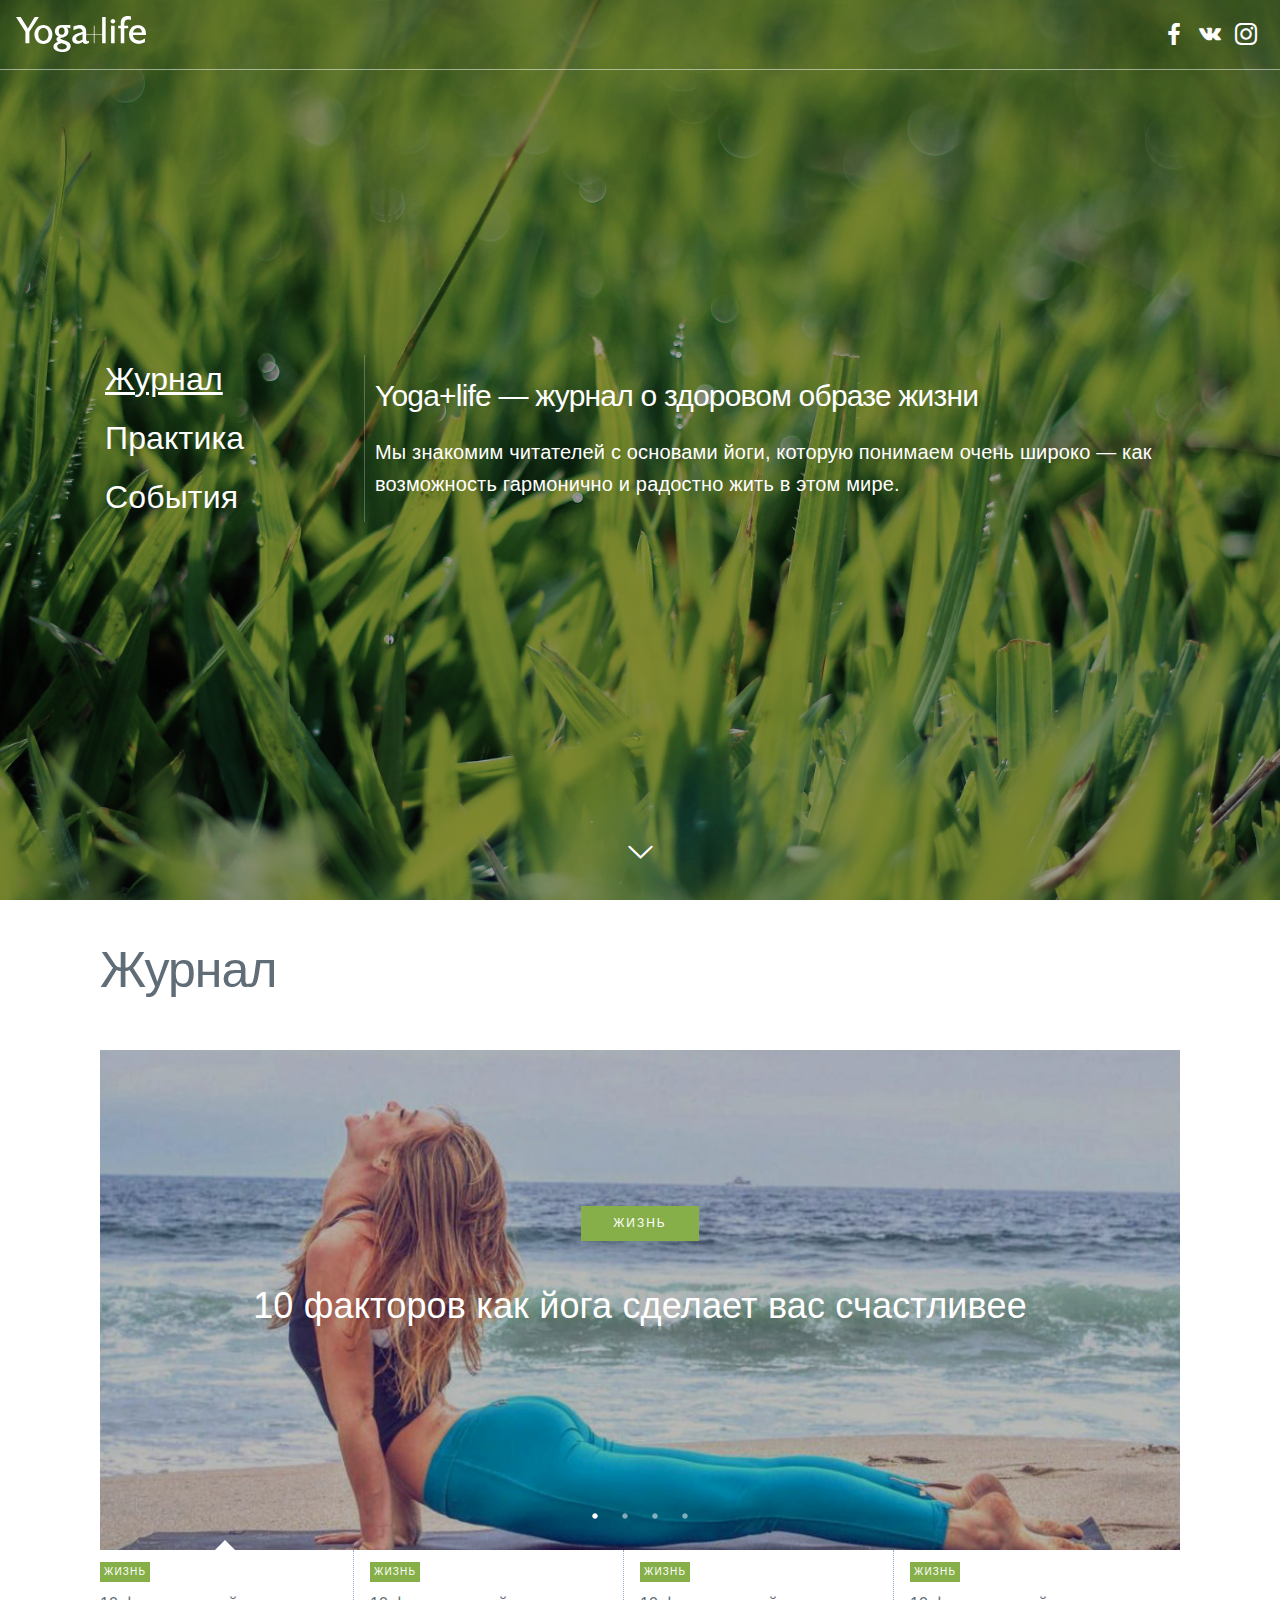
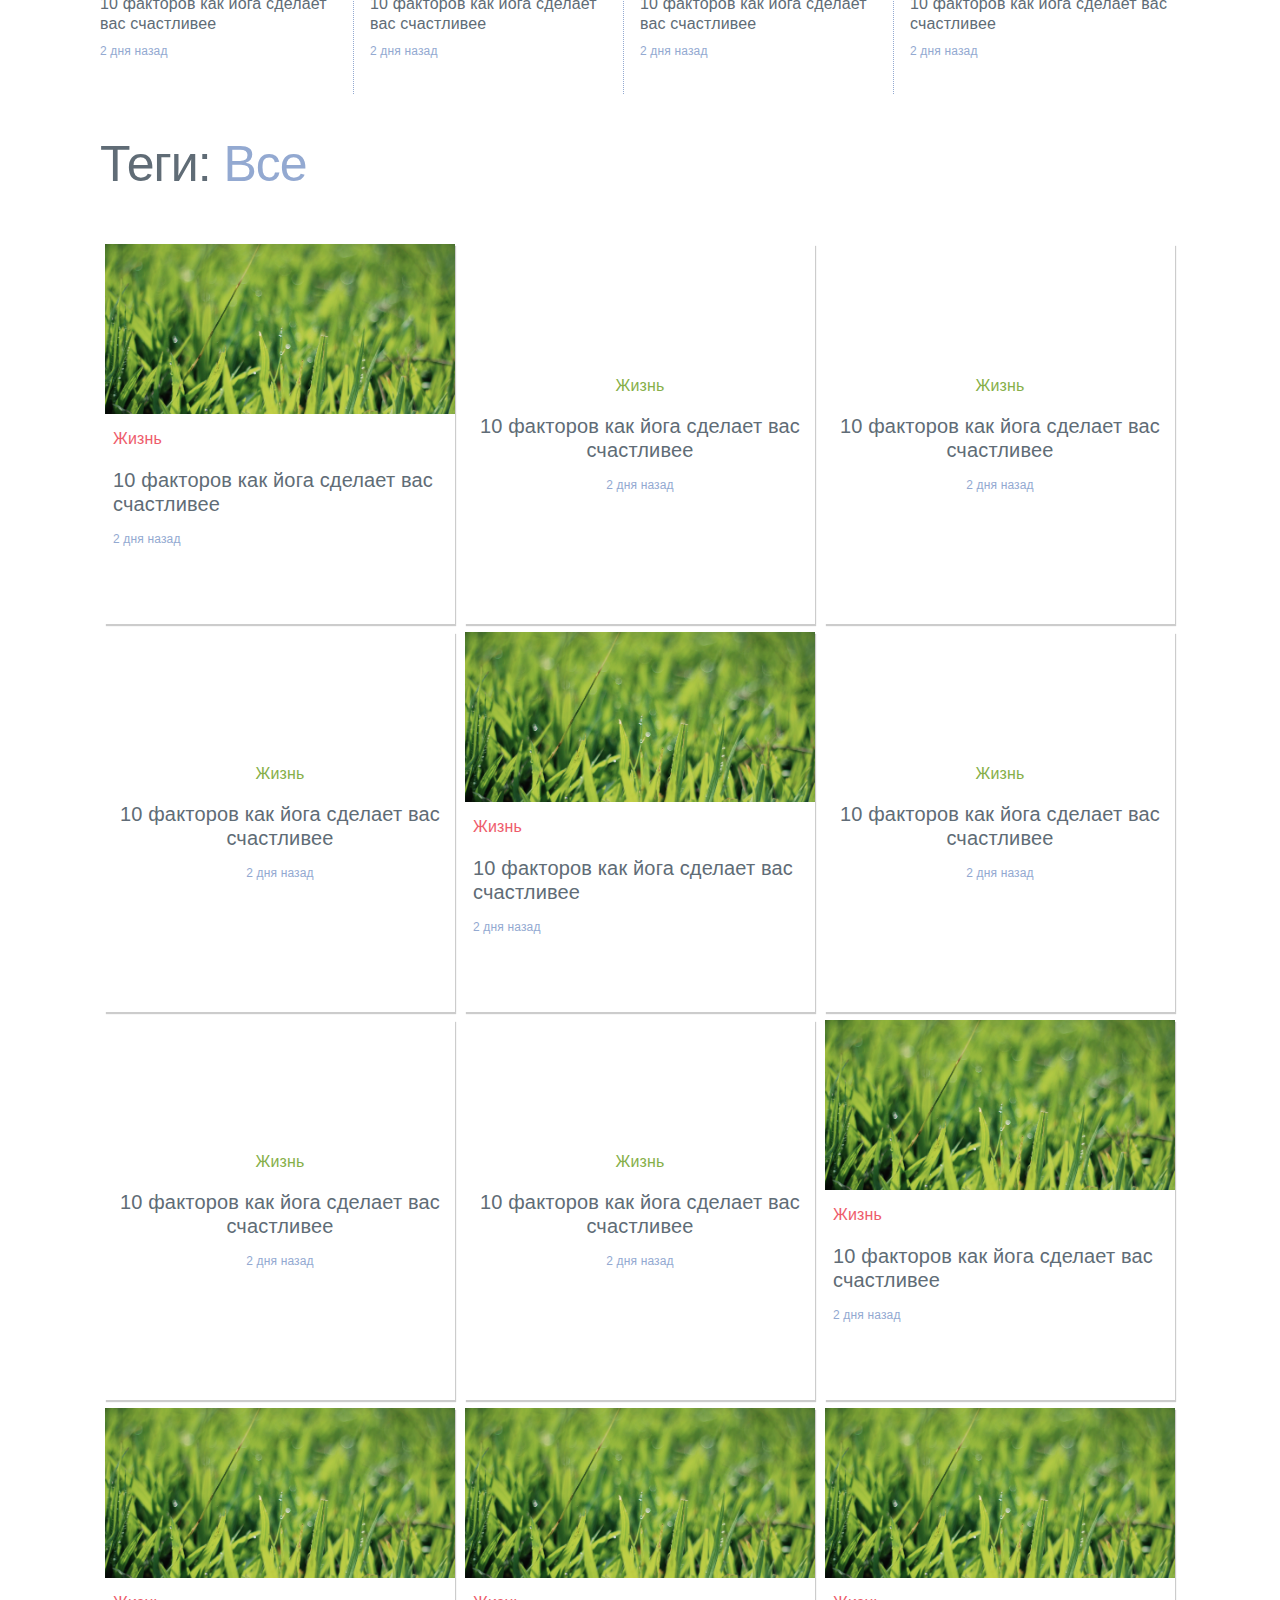
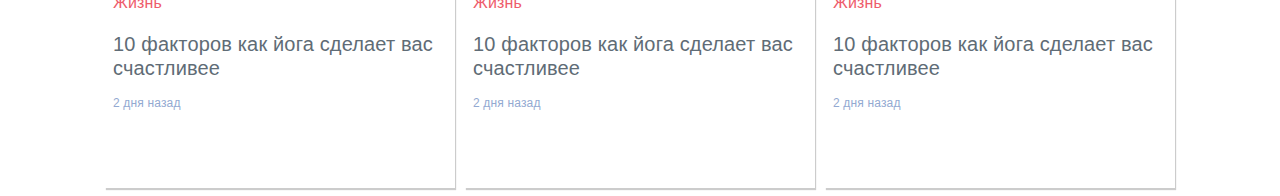
==== yogalife-poc/index.html @ b1433fe7 "add yogalife-poc" ====
<!DOCTYPE html><html lang="en"><head><meta charset="utf-8"><meta name="viewport" content="width=device-width,initial-scale=1"><link rel="shortcut icon" href="/yogalife-poc/favicon.ico"><link rel="stylesheet" href="/yogalife-poc/assets/entypo/entypo.css"><link rel="stylesheet" href="/yogalife-poc/assets/socicon/socicon.css"><link rel="stylesheet" href="/yogalife-poc/flexboxgrid.css"><link rel="stylesheet" href="/yogalife-poc/milligram.css"><title>React App</title><link href="/yogalife-poc/static/css/main.3d17a7b3.css" rel="stylesheet"></head><body><div id="root"></div><script type="text/javascript" src="/yogalife-poc/static/js/main.432e767d.js"></script></body></html>
---- yogalife-poc/assets/entypo/entypo.css ----
@font-face {
  font-family: 'entypo';
  src: url('/entypo.eot?61072378');
    src: url('entypo.eot?61072378#iefix') format('embedded-opentype'),
       url('entypo.woff') format('woff'),
       url('entypo.ttf?61072378') format('truetype'),
       url('entypo.svg?61072378#entypo') format('svg');
  font-weight: normal;
  font-style: normal;
}
/* Chrome hack: SVG is rendered more smooth in Windozze. 100% magic, uncomment if you need it. */
/* Note, that will break hinting! In other OS-es font will be not as sharp as it could be */

@media screen and (-webkit-min-device-pixel-ratio:0) {
  @font-face {
    font-family: 'entypo';
    src: url('entypo.svg?61072378#entypo') format('svg');
  }
}


 [class^="icon-"]:before, [class*=" icon-"]:before {
  font-family: "entypo";
  font-style: normal;
  font-weight: normal;
  speak: none;

  display: inline-block;
  text-decoration: inherit;
  width: 1em;
  margin-right: .2em;
  text-align: center;
  /* opacity: .8; */

  /* For safety - reset parent styles, that can break glyph codes*/
  font-variant: normal;
  text-transform: none;

  /* fix buttons height, for twitter bootstrap */
  line-height: 1em;

  /* Animation center compensation - margins should be symmetric */
  /* remove if not needed */
  margin-left: .2em;

  /* you can be more comfortable with increased icons size */
  /* font-size: 120%; */

  /* Font smoothing. That was taken from TWBS */
  -webkit-font-smoothing: antialiased;
  -moz-osx-font-smoothing: grayscale;

  /* Uncomment for 3D effect */
  /* text-shadow: 1px 1px 1px rgba(127, 127, 127, 0.3); */
}
.round-icon{
    position: relative;
    top: -0.5rem;
    font-size: 0.5rem;
    border-radius: 50%;
}
.round-icon.dark{
    color: #000;
    background-color: rgba(0,0,0, .1);
}


.icon-layout:before { content: '\e800'; }
.icon-users:before { content: '\e801'; }
.icon-user-add:before { content: '\e802'; }
.icon-video:before { content: '\e803'; }
.icon-check:before { content: '\e804'; }
.icon-cancel:before { content: '\e805'; }
.icon-cancel-circled:before { content: '\e806'; }
.icon-lock:before { content: '\e807'; }
.icon-cancel-squared:before { content: '\e808'; }
.icon-note:before { content: '\e809'; }
.icon-note-beamed:before { content: '\e80a'; }
.icon-music:before { content: '\e80b'; }
.icon-search:before { content: '\e80c'; }
.icon-flashlight:before { content: '\e80d'; }
.icon-mail:before { content: '\e80e'; }
.icon-plus:before { content: '\e80f'; }
.icon-plus-circled:before { content: '\e810'; }
.icon-plus-squared:before { content: '\e811'; }
.icon-minus:before { content: '\e812'; }
.icon-minus-circled:before { content: '\e813'; }
.icon-minus-squared:before { content: '\e814'; }
.icon-help:before { content: '\e815'; }
.icon-help-circled:before { content: '\e816'; }
.icon-info:before { content: '\e817'; }
.icon-info-circled:before { content: '\e818'; }
.icon-back:before { content: '\e819'; }
.icon-home:before { content: '\e81a'; }
.icon-link:before { content: '\e81b'; }
.icon-lock-open:before { content: '\e81c'; }
.icon-eye:before { content: '\e81d'; }
.icon-tag:before { content: '\e81e'; }
.icon-bookmark:before { content: '\e81f'; }
.icon-bookmarks:before { content: '\e820'; }
.icon-flag:before { content: '\e821'; }
.icon-thumbs-up:before { content: '\e822'; }
.icon-thumbs-down:before { content: '\e823'; }
.icon-download:before { content: '\e824'; }
.icon-upload:before { content: '\e825'; }
.icon-upload-cloud:before { content: '\e826'; }
.icon-picture:before { content: '\e827'; }
.icon-camera:before { content: '\e828'; }
.icon-menu:before { content: '\e829'; }
.icon-heart:before { content: '\e82a'; }
.icon-heart-empty:before { content: '\e82b'; }
.icon-star:before { content: '\e82c'; }
.icon-star-empty:before { content: '\e82d'; }
.icon-user:before { content: '\e82e'; }
.icon-attach:before { content: '\e82f'; }
.icon-reply:before { content: '\e830'; }
.icon-reply-all:before { content: '\e831'; }
.icon-forward:before { content: '\e832'; }
.icon-quote:before { content: '\e833'; }
.icon-code:before { content: '\e834'; }
.icon-export:before { content: '\e835'; }
.icon-pencil:before { content: '\e836'; }
.icon-feather:before { content: '\e837'; }
.icon-print:before { content: '\e838'; }
.icon-retweet:before { content: '\e839'; }
.icon-keyboard:before { content: '\e83a'; }
.icon-comment:before { content: '\e83b'; }
.icon-chat:before { content: '\e83c'; }
.icon-bell:before { content: '\e83d'; }
.icon-attention:before { content: '\e83e'; }
.icon-alert:before { content: '\e83f'; }
.icon-vcard:before { content: '\e840'; }
.icon-address:before { content: '\e841'; }
.icon-location:before { content: '\e842'; }
.icon-map:before { content: '\e843'; }
.icon-direction:before { content: '\e844'; }
.icon-compass:before { content: '\e845'; }
.icon-cup:before { content: '\e846'; }
.icon-trash:before { content: '\e847'; }
.icon-doc:before { content: '\e848'; }
.icon-docs:before { content: '\e849'; }
.icon-doc-landscape:before { content: '\e84a'; }
.icon-doc-text:before { content: '\e84b'; }
.icon-doc-text-inv:before { content: '\e84c'; }
.icon-newspaper:before { content: '\e84d'; }
.icon-book-open:before { content: '\e84e'; }
.icon-book:before { content: '\e84f'; }
.icon-folder:before { content: '\e850'; }
.icon-archive:before { content: '\e851'; }
.icon-box:before { content: '\e852'; }
.icon-rss:before { content: '\e853'; }
.icon-phone:before { content: '\e854'; }
.icon-cog:before { content: '\e855'; }
.icon-tools:before { content: '\e856'; }
.icon-share:before { content: '\e857'; }
.icon-shareable:before { content: '\e858'; }
.icon-basket:before { content: '\e859'; }
.icon-bag:before { content: '\e85a'; }
.icon-calendar:before { content: '\e85b'; }
.icon-login:before { content: '\e85c'; }
.icon-logout:before { content: '\e85d'; }
.icon-mic:before { content: '\e85e'; }
.icon-mute:before { content: '\e85f'; }
.icon-sound:before { content: '\e860'; }
.icon-volume:before { content: '\e861'; }
.icon-clock:before { content: '\e862'; }
.icon-hourglass:before { content: '\e863'; }
.icon-lamp:before { content: '\e864'; }
.icon-light-down:before { content: '\e865'; }
.icon-light-up:before { content: '\e866'; }
.icon-adjust:before { content: '\e867'; }
.icon-block:before { content: '\e868'; }
.icon-resize-full:before { content: '\e869'; }
.icon-resize-small:before { content: '\e86a'; }
.icon-popup:before { content: '\e86b'; }
.icon-publish:before { content: '\e86c'; }
.icon-window:before { content: '\e86d'; }
.icon-arrow-combo:before { content: '\e86e'; }
.icon-down-circled:before { content: '\e86f'; }
.icon-left-circled:before { content: '\e870'; }
.icon-right-circled:before { content: '\e871'; }
.icon-up-circled:before { content: '\e872'; }
.icon-down-open:before { content: '\e873'; }
.icon-left-open:before { content: '\e874'; }
.icon-right-open:before { content: '\e875'; }
.icon-up-open:before { content: '\e876'; }
.icon-down-open-mini:before { content: '\e877'; }
.icon-left-open-mini:before { content: '\e878'; }
.icon-right-open-mini:before { content: '\e879'; }
.icon-up-open-mini:before { content: '\e87a'; }
.icon-down-open-big:before { content: '\e87b'; }
.icon-left-open-big:before { content: '\e87c'; }
.icon-right-open-big:before { content: '\e87d'; }
.icon-up-open-big:before { content: '\e87e'; }
.icon-down:before { content: '\e87f'; }
.icon-left:before { content: '\e880'; }
.icon-right:before { content: '\e881'; }
.icon-up:before { content: '\e882'; }
.icon-down-dir:before { content: '\e883'; }
.icon-left-dir:before { content: '\e884'; }
.icon-right-dir:before { content: '\e885'; }
.icon-up-dir:before { content: '\e886'; }
.icon-down-bold:before { content: '\e887'; }
.icon-left-bold:before { content: '\e888'; }
.icon-right-bold:before { content: '\e889'; }
.icon-up-bold:before { content: '\e88a'; }
.icon-down-thin:before { content: '\e88b'; }
.icon-left-thin:before { content: '\e88c'; }
.icon-right-thin:before { content: '\e88d'; }
.icon-up-thin:before { content: '\e88e'; }
.icon-ccw:before { content: '\e88f'; }
.icon-cw:before { content: '\e890'; }
.icon-arrows-ccw:before { content: '\e891'; }
.icon-level-down:before { content: '\e892'; }
.icon-level-up:before { content: '\e893'; }
.icon-shuffle:before { content: '\e894'; }
.icon-loop:before { content: '\e895'; }
.icon-switch:before { content: '\e896'; }
.icon-play:before { content: '\e897'; }
.icon-stop:before { content: '\e898'; }
.icon-pause:before { content: '\e899'; }
.icon-record:before { content: '\e89a'; }
.icon-to-end:before { content: '\e89b'; }
.icon-to-start:before { content: '\e89c'; }
.icon-fast-forward:before { content: '\e89d'; }
.icon-fast-backward:before { content: '\e89e'; }
.icon-progress-0:before { content: '\e89f'; }
.icon-progress-1:before { content: '\e8a0'; }
.icon-progress-2:before { content: '\e8a1'; }
.icon-progress-3:before { content: '\e8a2'; }
.icon-target:before { content: '\e8a3'; }
.icon-palette:before { content: '\e8a4'; }
.icon-list:before { content: '\e8a5'; }
.icon-list-add:before { content: '\e8a6'; }
.icon-signal:before { content: '\e8a7'; }
.icon-trophy:before { content: '\e8a8'; }
.icon-battery:before { content: '\e8a9'; }
.icon-back-in-time:before { content: '\e8aa'; }
.icon-monitor:before { content: '\e8ab'; }
.icon-mobile:before { content: '\e8ac'; }
.icon-network:before { content: '\e8ad'; }
.icon-cd:before { content: '\e8ae'; }
.icon-inbox:before { content: '\e8af'; }
.icon-install:before { content: '\e8b0'; }
.icon-globe:before { content: '\e8b1'; }
.icon-cloud:before { content: '\e8b2'; }
.icon-cloud-thunder:before { content: '\e8b3'; }
.icon-flash:before { content: '\e8b4'; }
.icon-moon:before { content: '\e8b5'; }
.icon-flight:before { content: '\e8b6'; }
.icon-paper-plane:before { content: '\e8b7'; }
.icon-leaf:before { content: '\e8b8'; }
.icon-lifebuoy:before { content: '\e8b9'; }
.icon-mouse:before { content: '\e8ba'; }
.icon-briefcase:before { content: '\e8bb'; }
.icon-suitcase:before { content: '\e8bc'; }
.icon-dot:before { content: '\e8bd'; }
.icon-dot-2:before { content: '\e8be'; }
.icon-dot-3:before { content: '\e8bf'; }
.icon-brush:before { content: '\e8c0'; }
.icon-magnet:before { content: '\e8c1'; }
.icon-infinity:before { content: '\e8c2'; }
.icon-erase:before { content: '\e8c3'; }
.icon-chart-pie:before { content: '\e8c4'; }
.icon-chart-line:before { content: '\e8c5'; }
.icon-chart-bar:before { content: '\e8c6'; }
.icon-chart-area:before { content: '\e8c7'; }
.icon-tape:before { content: '\e8c8'; }
.icon-graduation-cap:before { content: '\e8c9'; }
.icon-language:before { content: '\e8ca'; }
.icon-ticket:before { content: '\e8cb'; }
.icon-water:before { content: '\e8cc'; }
.icon-droplet:before { content: '\e8cd'; }
.icon-air:before { content: '\e8ce'; }
.icon-credit-card:before { content: '\e8cf'; }
.icon-floppy:before { content: '\e8d0'; }
.icon-clipboard:before { content: '\e8d1'; }
.icon-megaphone:before { content: '\e8d2'; }
.icon-database:before { content: '\e8d3'; }
.icon-drive:before { content: '\e8d4'; }
.icon-bucket:before { content: '\e8d5'; }
.icon-thermometer:before { content: '\e8d6'; }
.icon-key:before { content: '\e8d7'; }
.icon-flow-cascade:before { content: '\e8d8'; }
.icon-flow-branch:before { content: '\e8d9'; }
.icon-flow-tree:before { content: '\e8da'; }
.icon-flow-line:before { content: '\e8db'; }
.icon-flow-parallel:before { content: '\e8dc'; }
.icon-rocket:before { content: '\e8dd'; }
.icon-gauge:before { content: '\e8de'; }
.icon-traffic-cone:before { content: '\e8df'; }
.icon-cc:before { content: '\e8e0'; }
.icon-cc-by:before { content: '\e8e1'; }
.icon-cc-nc:before { content: '\e8e2'; }
.icon-cc-nc-eu:before { content: '\e8e3'; }
.icon-cc-nc-jp:before { content: '\e8e4'; }
.icon-cc-sa:before { content: '\e8e5'; }
.icon-cc-nd:before { content: '\e8e6'; }
.icon-cc-pd:before { content: '\e8e7'; }
.icon-cc-zero:before { content: '\e8e8'; }
.icon-cc-share:before { content: '\e8e9'; }
.icon-cc-remix:before { content: '\e8ea'; }
.icon-github:before { content: '\e8eb'; }
.icon-github-circled:before { content: '\e8ec'; }
.icon-flickr:before { content: '\e8ed'; }
.icon-flickr-circled:before { content: '\e8ee'; }
.icon-vimeo:before { content: '\e8ef'; }
.icon-vimeo-circled:before { content: '\e8f0'; }
.icon-twitter:before { content: '\e8f1'; }
.icon-twitter-circled:before { content: '\e8f2'; }
.icon-facebook:before { content: '\e8f3'; }
.icon-facebook-circled:before { content: '\e8f4'; }
.icon-facebook-squared:before { content: '\e8f5'; }
.icon-gplus:before { content: '\e8f6'; }
.icon-gplus-circled:before { content: '\e8f7'; }
.icon-pinterest:before { content: '\e8f8'; }
.icon-pinterest-circled:before { content: '\e8f9'; }
.icon-tumblr:before { content: '\e8fa'; }
.icon-tumblr-circled:before { content: '\e8fb'; }
.icon-linkedin:before { content: '\e8fc'; }
.icon-linkedin-circled:before { content: '\e8fd'; }
.icon-dribbble:before { content: '\e8fe'; }
.icon-dribbble-circled:before { content: '\e8ff'; }
.icon-stumbleupon:before { content: '\e900'; }
.icon-stumbleupon-circled:before { content: '\e901'; }
.icon-lastfm:before { content: '\e902'; }
.icon-lastfm-circled:before { content: '\e903'; }
.icon-rdio:before { content: '\e904'; }
.icon-rdio-circled:before { content: '\e905'; }
.icon-spotify:before { content: '\e906'; }
.icon-spotify-circled:before { content: '\e907'; }
.icon-qq:before { content: '\e908'; }
.icon-instagram:before { content: '\e909'; }
.icon-dropbox:before { content: '\e90a'; }
.icon-evernote:before { content: '\e90b'; }
.icon-flattr:before { content: '\e90c'; }
.icon-skype:before { content: '\e90d'; }
.icon-skype-circled:before { content: '\e90e'; }
.icon-renren:before { content: '\e90f'; }
.icon-sina-weibo:before { content: '\e910'; }
.icon-paypal:before { content: '\e911'; }
.icon-picasa:before { content: '\e912'; }
.icon-soundcloud:before { content: '\e913'; }
.icon-mixi:before { content: '\e914'; }
.icon-behance:before { content: '\e915'; }
.icon-google-circles:before { content: '\e916'; }
.icon-vkontakte:before { content: '\e917'; }
.icon-smashing:before { content: '\e918'; }
.icon-sweden:before { content: '\e919'; }
.icon-db-shape:before { content: '\e91a'; }
.icon-logo-db:before { content: '\e91b'; }
---- yogalife-poc/assets/socicon/socicon.css ----
@font-face {
  font-family: 'si';
  src: url("./socicon.eot");
  src: url("./socicon.eot?#iefix") format("embedded-opentype"), url("./socicon.woff") format("woff"), url("./socicon.ttf") format("truetype"), url("./socicon.svg#icomoonregular") format("svg");
  font-weight: normal;
  font-style: normal;
}
@media screen and (-webkit-min-device-pixel-ratio: 0) {
  @font-face {
    font-family: si;
    src: url(./socicon.svg) format(svg);
  }
}
.soc {
  overflow: hidden;
  margin: 0;
  padding: 0;
  list-style: none;
}

.soc.soc--white li a {
  color: #fff;
}
.soc.soc--white li a:hover {
  color: #ddd;
}

.soc li {
  display: inline-block;
  *display: inline;
  zoom: 1;
  margin: 0;
}

.soc li a {
  font-family: si !important;
  font-style: normal;
  font-weight: 400;
  -webkit-font-smoothing: antialiased;
  -moz-osx-font-smoothing: grayscale;
  -webkit-box-sizing: border-box;
  -moz-box-sizing: border-box;
  -ms-box-sizing: border-box;
  -o-box-sizing: border-box;
  box-sizing: border-box;
  overflow: hidden;
  text-decoration: none;
  text-align: center;
  display: block;
  position: relative;
  z-index: 1;
  width: 36px;
  height: 36px;
  line-height: 36px;
  font-size: 22px;
  -webkit-border-radius: 6px;
  -moz-border-radius: 6px;
  border-radius: 4px;
  margin-right: 0px;
  color: #000;
  background-color: transparent;
}
.soc li a:hover {
  color: #555;
}

.soc-icon-last {
  margin: 0 !important;
}

.soc-twitter:before {
  content: '\e040';
}

.soc-facebook:before {
  content: '\e041';
}

.soc-instagram:before {
  content: '\e057';
}

.soc-vkontakte:before {
  content: '\e01a';
}
---- yogalife-poc/flexboxgrid.css ----
.container-fluid,
.container {
  margin-right: auto;
  margin-left: auto;
}

.container-fluid {
  padding-right: 2rem;
  padding-left: 2rem;
}

.row {
  box-sizing: border-box;
  display: -webkit-box;
  display: -ms-flexbox;
  display: flex;
  -webkit-box-flex: 0;
  -ms-flex: 0 1 auto;
  flex: 0 1 auto;
  -webkit-box-orient: horizontal;
  -webkit-box-direction: normal;
  -ms-flex-direction: row;
  flex-direction: row;
  -ms-flex-wrap: wrap;
  flex-wrap: wrap;
  margin-right: -0.5rem;
  margin-left: -0.5rem;
}

.row.reverse {
  -webkit-box-orient: horizontal;
  -webkit-box-direction: reverse;
  -ms-flex-direction: row-reverse;
  flex-direction: row-reverse;
}

.col.reverse {
  -webkit-box-orient: vertical;
  -webkit-box-direction: reverse;
  -ms-flex-direction: column-reverse;
  flex-direction: column-reverse;
}

.col-xs,
.col-xs-1,
.col-xs-2,
.col-xs-3,
.col-xs-4,
.col-xs-5,
.col-xs-6,
.col-xs-7,
.col-xs-8,
.col-xs-9,
.col-xs-10,
.col-xs-11,
.col-xs-12,
.col-xs-offset-0,
.col-xs-offset-1,
.col-xs-offset-2,
.col-xs-offset-3,
.col-xs-offset-4,
.col-xs-offset-5,
.col-xs-offset-6,
.col-xs-offset-7,
.col-xs-offset-8,
.col-xs-offset-9,
.col-xs-offset-10,
.col-xs-offset-11,
.col-xs-offset-12 {
  box-sizing: border-box;
  -webkit-box-flex: 0;
  -ms-flex: 0 0 auto;
  flex: 0 0 auto;
  padding-right: 0.5rem;
  padding-left: 0.5rem;
}

.col-xs {
  -webkit-box-flex: 1;
  -ms-flex-positive: 1;
  flex-grow: 1;
  -ms-flex-preferred-size: 0;
  flex-basis: 0;
  max-width: 100%;
}

.col-xs-1 {
  -ms-flex-preferred-size: 8.33333333%;
  flex-basis: 8.33333333%;
  max-width: 8.33333333%;
}

.col-xs-2 {
  -ms-flex-preferred-size: 16.66666667%;
  flex-basis: 16.66666667%;
  max-width: 16.66666667%;
}

.col-xs-3 {
  -ms-flex-preferred-size: 25%;
  flex-basis: 25%;
  max-width: 25%;
}

.col-xs-4 {
  -ms-flex-preferred-size: 33.33333333%;
  flex-basis: 33.33333333%;
  max-width: 33.33333333%;
}

.col-xs-5 {
  -ms-flex-preferred-size: 41.66666667%;
  flex-basis: 41.66666667%;
  max-width: 41.66666667%;
}

.col-xs-6 {
  -ms-flex-preferred-size: 50%;
  flex-basis: 50%;
  max-width: 50%;
}

.col-xs-7 {
  -ms-flex-preferred-size: 58.33333333%;
  flex-basis: 58.33333333%;
  max-width: 58.33333333%;
}

.col-xs-8 {
  -ms-flex-preferred-size: 66.66666667%;
  flex-basis: 66.66666667%;
  max-width: 66.66666667%;
}

.col-xs-9 {
  -ms-flex-preferred-size: 75%;
  flex-basis: 75%;
  max-width: 75%;
}

.col-xs-10 {
  -ms-flex-preferred-size: 83.33333333%;
  flex-basis: 83.33333333%;
  max-width: 83.33333333%;
}

.col-xs-11 {
  -ms-flex-preferred-size: 91.66666667%;
  flex-basis: 91.66666667%;
  max-width: 91.66666667%;
}

.col-xs-12 {
  -ms-flex-preferred-size: 100%;
  flex-basis: 100%;
  max-width: 100%;
}

.col-xs-offset-0 {
  margin-left: 0;
}

.col-xs-offset-1 {
  margin-left: 8.33333333%;
}

.col-xs-offset-2 {
  margin-left: 16.66666667%;
}

.col-xs-offset-3 {
  margin-left: 25%;
}

.col-xs-offset-4 {
  margin-left: 33.33333333%;
}

.col-xs-offset-5 {
  margin-left: 41.66666667%;
}

.col-xs-offset-6 {
  margin-left: 50%;
}

.col-xs-offset-7 {
  margin-left: 58.33333333%;
}

.col-xs-offset-8 {
  margin-left: 66.66666667%;
}

.col-xs-offset-9 {
  margin-left: 75%;
}

.col-xs-offset-10 {
  margin-left: 83.33333333%;
}

.col-xs-offset-11 {
  margin-left: 91.66666667%;
}

.start-xs {
  -webkit-box-pack: start;
  -ms-flex-pack: start;
  justify-content: flex-start;
  text-align: start;
}

.center-xs {
  -webkit-box-pack: center;
  -ms-flex-pack: center;
  justify-content: center;
  text-align: center;
}

.end-xs {
  -webkit-box-pack: end;
  -ms-flex-pack: end;
  justify-content: flex-end;
  text-align: end;
}

.top-xs {
  -webkit-box-align: start;
  -ms-flex-align: start;
  align-items: flex-start;
}

.middle-xs {
  -webkit-box-align: center;
  -ms-flex-align: center;
  align-items: center;
}

.bottom-xs {
  -webkit-box-align: end;
  -ms-flex-align: end;
  align-items: flex-end;
}

.around-xs {
  -ms-flex-pack: distribute;
  justify-content: space-around;
}

.between-xs {
  -webkit-box-pack: justify;
  -ms-flex-pack: justify;
  justify-content: space-between;
}

.first-xs {
  -webkit-box-ordinal-group: 0;
  -ms-flex-order: -1;
  order: -1;
}

.last-xs {
  -webkit-box-ordinal-group: 2;
  -ms-flex-order: 1;
  order: 1;
}

@media only screen and (min-width: 48em) {
  .container {
    width: 49rem;
  }

  .col-sm,
  .col-sm-1,
  .col-sm-2,
  .col-sm-3,
  .col-sm-4,
  .col-sm-5,
  .col-sm-6,
  .col-sm-7,
  .col-sm-8,
  .col-sm-9,
  .col-sm-10,
  .col-sm-11,
  .col-sm-12,
  .col-sm-offset-0,
  .col-sm-offset-1,
  .col-sm-offset-2,
  .col-sm-offset-3,
  .col-sm-offset-4,
  .col-sm-offset-5,
  .col-sm-offset-6,
  .col-sm-offset-7,
  .col-sm-offset-8,
  .col-sm-offset-9,
  .col-sm-offset-10,
  .col-sm-offset-11,
  .col-sm-offset-12 {
    box-sizing: border-box;
    -webkit-box-flex: 0;
    -ms-flex: 0 0 auto;
    flex: 0 0 auto;
    padding-right: 0.5rem;
    padding-left: 0.5rem;
  }

  .col-sm {
    -webkit-box-flex: 1;
    -ms-flex-positive: 1;
    flex-grow: 1;
    -ms-flex-preferred-size: 0;
    flex-basis: 0;
    max-width: 100%;
  }

  .col-sm-1 {
    -ms-flex-preferred-size: 8.33333333%;
    flex-basis: 8.33333333%;
    max-width: 8.33333333%;
  }

  .col-sm-2 {
    -ms-flex-preferred-size: 16.66666667%;
    flex-basis: 16.66666667%;
    max-width: 16.66666667%;
  }

  .col-sm-3 {
    -ms-flex-preferred-size: 25%;
    flex-basis: 25%;
    max-width: 25%;
  }

  .col-sm-4 {
    -ms-flex-preferred-size: 33.33333333%;
    flex-basis: 33.33333333%;
    max-width: 33.33333333%;
  }

  .col-sm-5 {
    -ms-flex-preferred-size: 41.66666667%;
    flex-basis: 41.66666667%;
    max-width: 41.66666667%;
  }

  .col-sm-6 {
    -ms-flex-preferred-size: 50%;
    flex-basis: 50%;
    max-width: 50%;
  }

  .col-sm-7 {
    -ms-flex-preferred-size: 58.33333333%;
    flex-basis: 58.33333333%;
    max-width: 58.33333333%;
  }

  .col-sm-8 {
    -ms-flex-preferred-size: 66.66666667%;
    flex-basis: 66.66666667%;
    max-width: 66.66666667%;
  }

  .col-sm-9 {
    -ms-flex-preferred-size: 75%;
    flex-basis: 75%;
    max-width: 75%;
  }

  .col-sm-10 {
    -ms-flex-preferred-size: 83.33333333%;
    flex-basis: 83.33333333%;
    max-width: 83.33333333%;
  }

  .col-sm-11 {
    -ms-flex-preferred-size: 91.66666667%;
    flex-basis: 91.66666667%;
    max-width: 91.66666667%;
  }

  .col-sm-12 {
    -ms-flex-preferred-size: 100%;
    flex-basis: 100%;
    max-width: 100%;
  }

  .col-sm-offset-0 {
    margin-left: 0;
  }

  .col-sm-offset-1 {
    margin-left: 8.33333333%;
  }

  .col-sm-offset-2 {
    margin-left: 16.66666667%;
  }

  .col-sm-offset-3 {
    margin-left: 25%;
  }

  .col-sm-offset-4 {
    margin-left: 33.33333333%;
  }

  .col-sm-offset-5 {
    margin-left: 41.66666667%;
  }

  .col-sm-offset-6 {
    margin-left: 50%;
  }

  .col-sm-offset-7 {
    margin-left: 58.33333333%;
  }

  .col-sm-offset-8 {
    margin-left: 66.66666667%;
  }

  .col-sm-offset-9 {
    margin-left: 75%;
  }

  .col-sm-offset-10 {
    margin-left: 83.33333333%;
  }

  .col-sm-offset-11 {
    margin-left: 91.66666667%;
  }

  .start-sm {
    -webkit-box-pack: start;
    -ms-flex-pack: start;
    justify-content: flex-start;
    text-align: start;
  }

  .center-sm {
    -webkit-box-pack: center;
    -ms-flex-pack: center;
    justify-content: center;
    text-align: center;
  }

  .end-sm {
    -webkit-box-pack: end;
    -ms-flex-pack: end;
    justify-content: flex-end;
    text-align: end;
  }

  .top-sm {
    -webkit-box-align: start;
    -ms-flex-align: start;
    align-items: flex-start;
  }

  .middle-sm {
    -webkit-box-align: center;
    -ms-flex-align: center;
    align-items: center;
  }

  .bottom-sm {
    -webkit-box-align: end;
    -ms-flex-align: end;
    align-items: flex-end;
  }

  .around-sm {
    -ms-flex-pack: distribute;
    justify-content: space-around;
  }

  .between-sm {
    -webkit-box-pack: justify;
    -ms-flex-pack: justify;
    justify-content: space-between;
  }

  .first-sm {
    -webkit-box-ordinal-group: 0;
    -ms-flex-order: -1;
    order: -1;
  }

  .last-sm {
    -webkit-box-ordinal-group: 2;
    -ms-flex-order: 1;
    order: 1;
  }
}

@media only screen and (min-width: 64em) {
  .container {
    width: 65rem;
  }

  .col-md,
  .col-md-1,
  .col-md-2,
  .col-md-3,
  .col-md-4,
  .col-md-5,
  .col-md-6,
  .col-md-7,
  .col-md-8,
  .col-md-9,
  .col-md-10,
  .col-md-11,
  .col-md-12,
  .col-md-offset-0,
  .col-md-offset-1,
  .col-md-offset-2,
  .col-md-offset-3,
  .col-md-offset-4,
  .col-md-offset-5,
  .col-md-offset-6,
  .col-md-offset-7,
  .col-md-offset-8,
  .col-md-offset-9,
  .col-md-offset-10,
  .col-md-offset-11,
  .col-md-offset-12 {
    box-sizing: border-box;
    -webkit-box-flex: 0;
    -ms-flex: 0 0 auto;
    flex: 0 0 auto;
    padding-right: 0.5rem;
    padding-left: 0.5rem;
  }

  .col-md {
    -webkit-box-flex: 1;
    -ms-flex-positive: 1;
    flex-grow: 1;
    -ms-flex-preferred-size: 0;
    flex-basis: 0;
    max-width: 100%;
  }

  .col-md-1 {
    -ms-flex-preferred-size: 8.33333333%;
    flex-basis: 8.33333333%;
    max-width: 8.33333333%;
  }

  .col-md-2 {
    -ms-flex-preferred-size: 16.66666667%;
    flex-basis: 16.66666667%;
    max-width: 16.66666667%;
  }

  .col-md-3 {
    -ms-flex-preferred-size: 25%;
    flex-basis: 25%;
    max-width: 25%;
  }

  .col-md-4 {
    -ms-flex-preferred-size: 33.33333333%;
    flex-basis: 33.33333333%;
    max-width: 33.33333333%;
  }

  .col-md-5 {
    -ms-flex-preferred-size: 41.66666667%;
    flex-basis: 41.66666667%;
    max-width: 41.66666667%;
  }

  .col-md-6 {
    -ms-flex-preferred-size: 50%;
    flex-basis: 50%;
    max-width: 50%;
  }

  .col-md-7 {
    -ms-flex-preferred-size: 58.33333333%;
    flex-basis: 58.33333333%;
    max-width: 58.33333333%;
  }

  .col-md-8 {
    -ms-flex-preferred-size: 66.66666667%;
    flex-basis: 66.66666667%;
    max-width: 66.66666667%;
  }

  .col-md-9 {
    -ms-flex-preferred-size: 75%;
    flex-basis: 75%;
    max-width: 75%;
  }

  .col-md-10 {
    -ms-flex-preferred-size: 83.33333333%;
    flex-basis: 83.33333333%;
    max-width: 83.33333333%;
  }

  .col-md-11 {
    -ms-flex-preferred-size: 91.66666667%;
    flex-basis: 91.66666667%;
    max-width: 91.66666667%;
  }

  .col-md-12 {
    -ms-flex-preferred-size: 100%;
    flex-basis: 100%;
    max-width: 100%;
  }

  .col-md-offset-0 {
    margin-left: 0;
  }

  .col-md-offset-1 {
    margin-left: 8.33333333%;
  }

  .col-md-offset-2 {
    margin-left: 16.66666667%;
  }

  .col-md-offset-3 {
    margin-left: 25%;
  }

  .col-md-offset-4 {
    margin-left: 33.33333333%;
  }

  .col-md-offset-5 {
    margin-left: 41.66666667%;
  }

  .col-md-offset-6 {
    margin-left: 50%;
  }

  .col-md-offset-7 {
    margin-left: 58.33333333%;
  }

  .col-md-offset-8 {
    margin-left: 66.66666667%;
  }

  .col-md-offset-9 {
    margin-left: 75%;
  }

  .col-md-offset-10 {
    margin-left: 83.33333333%;
  }

  .col-md-offset-11 {
    margin-left: 91.66666667%;
  }

  .start-md {
    -webkit-box-pack: start;
    -ms-flex-pack: start;
    justify-content: flex-start;
    text-align: start;
  }

  .center-md {
    -webkit-box-pack: center;
    -ms-flex-pack: center;
    justify-content: center;
    text-align: center;
  }

  .end-md {
    -webkit-box-pack: end;
    -ms-flex-pack: end;
    justify-content: flex-end;
    text-align: end;
  }

  .top-md {
    -webkit-box-align: start;
    -ms-flex-align: start;
    align-items: flex-start;
  }

  .middle-md {
    -webkit-box-align: center;
    -ms-flex-align: center;
    align-items: center;
  }

  .bottom-md {
    -webkit-box-align: end;
    -ms-flex-align: end;
    align-items: flex-end;
  }

  .around-md {
    -ms-flex-pack: distribute;
    justify-content: space-around;
  }

  .between-md {
    -webkit-box-pack: justify;
    -ms-flex-pack: justify;
    justify-content: space-between;
  }

  .first-md {
    -webkit-box-ordinal-group: 0;
    -ms-flex-order: -1;
    order: -1;
  }

  .last-md {
    -webkit-box-ordinal-group: 2;
    -ms-flex-order: 1;
    order: 1;
  }
}

@media only screen and (min-width: 75em) {
  .container {
    width: 76rem;
  }

  .col-lg,
  .col-lg-1,
  .col-lg-2,
  .col-lg-3,
  .col-lg-4,
  .col-lg-5,
  .col-lg-6,
  .col-lg-7,
  .col-lg-8,
  .col-lg-9,
  .col-lg-10,
  .col-lg-11,
  .col-lg-12,
  .col-lg-offset-0,
  .col-lg-offset-1,
  .col-lg-offset-2,
  .col-lg-offset-3,
  .col-lg-offset-4,
  .col-lg-offset-5,
  .col-lg-offset-6,
  .col-lg-offset-7,
  .col-lg-offset-8,
  .col-lg-offset-9,
  .col-lg-offset-10,
  .col-lg-offset-11,
  .col-lg-offset-12 {
    box-sizing: border-box;
    -webkit-box-flex: 0;
    -ms-flex: 0 0 auto;
    flex: 0 0 auto;
    padding-right: 0.5rem;
    padding-left: 0.5rem;
  }

  .col-lg {
    -webkit-box-flex: 1;
    -ms-flex-positive: 1;
    flex-grow: 1;
    -ms-flex-preferred-size: 0;
    flex-basis: 0;
    max-width: 100%;
  }

  .col-lg-1 {
    -ms-flex-preferred-size: 8.33333333%;
    flex-basis: 8.33333333%;
    max-width: 8.33333333%;
  }

  .col-lg-2 {
    -ms-flex-preferred-size: 16.66666667%;
    flex-basis: 16.66666667%;
    max-width: 16.66666667%;
  }

  .col-lg-3 {
    -ms-flex-preferred-size: 25%;
    flex-basis: 25%;
    max-width: 25%;
  }

  .col-lg-4 {
    -ms-flex-preferred-size: 33.33333333%;
    flex-basis: 33.33333333%;
    max-width: 33.33333333%;
  }

  .col-lg-5 {
    -ms-flex-preferred-size: 41.66666667%;
    flex-basis: 41.66666667%;
    max-width: 41.66666667%;
  }

  .col-lg-6 {
    -ms-flex-preferred-size: 50%;
    flex-basis: 50%;
    max-width: 50%;
  }

  .col-lg-7 {
    -ms-flex-preferred-size: 58.33333333%;
    flex-basis: 58.33333333%;
    max-width: 58.33333333%;
  }

  .col-lg-8 {
    -ms-flex-preferred-size: 66.66666667%;
    flex-basis: 66.66666667%;
    max-width: 66.66666667%;
  }

  .col-lg-9 {
    -ms-flex-preferred-size: 75%;
    flex-basis: 75%;
    max-width: 75%;
  }

  .col-lg-10 {
    -ms-flex-preferred-size: 83.33333333%;
    flex-basis: 83.33333333%;
    max-width: 83.33333333%;
  }

  .col-lg-11 {
    -ms-flex-preferred-size: 91.66666667%;
    flex-basis: 91.66666667%;
    max-width: 91.66666667%;
  }

  .col-lg-12 {
    -ms-flex-preferred-size: 100%;
    flex-basis: 100%;
    max-width: 100%;
  }

  .col-lg-offset-0 {
    margin-left: 0;
  }

  .col-lg-offset-1 {
    margin-left: 8.33333333%;
  }

  .col-lg-offset-2 {
    margin-left: 16.66666667%;
  }

  .col-lg-offset-3 {
    margin-left: 25%;
  }

  .col-lg-offset-4 {
    margin-left: 33.33333333%;
  }

  .col-lg-offset-5 {
    margin-left: 41.66666667%;
  }

  .col-lg-offset-6 {
    margin-left: 50%;
  }

  .col-lg-offset-7 {
    margin-left: 58.33333333%;
  }

  .col-lg-offset-8 {
    margin-left: 66.66666667%;
  }

  .col-lg-offset-9 {
    margin-left: 75%;
  }

  .col-lg-offset-10 {
    margin-left: 83.33333333%;
  }

  .col-lg-offset-11 {
    margin-left: 91.66666667%;
  }

  .start-lg {
    -webkit-box-pack: start;
    -ms-flex-pack: start;
    justify-content: flex-start;
    text-align: start;
  }

  .center-lg {
    -webkit-box-pack: center;
    -ms-flex-pack: center;
    justify-content: center;
    text-align: center;
  }

  .end-lg {
    -webkit-box-pack: end;
    -ms-flex-pack: end;
    justify-content: flex-end;
    text-align: end;
  }

  .top-lg {
    -webkit-box-align: start;
    -ms-flex-align: start;
    align-items: flex-start;
  }

  .middle-lg {
    -webkit-box-align: center;
    -ms-flex-align: center;
    align-items: center;
  }

  .bottom-lg {
    -webkit-box-align: end;
    -ms-flex-align: end;
    align-items: flex-end;
  }

  .around-lg {
    -ms-flex-pack: distribute;
    justify-content: space-around;
  }

  .between-lg {
    -webkit-box-pack: justify;
    -ms-flex-pack: justify;
    justify-content: space-between;
  }

  .first-lg {
    -webkit-box-ordinal-group: 0;
    -ms-flex-order: -1;
    order: -1;
  }

  .last-lg {
    -webkit-box-ordinal-group: 2;
    -ms-flex-order: 1;
    order: 1;
  }
}
---- yogalife-poc/milligram.css ----
/*!
 * Milligram v1.2.4
 * http://milligram.github.io
 *
 * Copyright (c) 2016 CJ Patoilo
 * Licensed under the MIT license
 */

*,
*:after,
*:before {
  box-sizing: inherit;
}

html {
  box-sizing: border-box;
  font-size: 62.5%;
}

body {
  color: #606c76;
  font-family: 'Roboto', 'Helvetica Neue', 'Helvetica', 'Arial', sans-serif;
  font-size: 1.6em;
  font-weight: 300;
  letter-spacing: .01em;
  line-height: 1.6;
}

blockquote {
  border-left: 0.3rem solid #d1d1d1;
  margin-left: 0;
  margin-right: 0;
  padding: 1rem 1.5rem;
}

blockquote *:last-child {
  margin-bottom: 0;
}

.button,
button,
input[type='button'],
input[type='reset'],
input[type='submit'] {
  background-color: #9b4dca;
  border: 0.1rem solid #9b4dca;
  border-radius: .4rem;
  color: #fff;
  cursor: pointer;
  display: inline-block;
  font-size: 1.1rem;
  font-weight: 700;
  height: 3.8rem;
  letter-spacing: .1rem;
  line-height: 3.8rem;
  padding: 0 3.0rem;
  text-align: center;
  text-decoration: none;
  text-transform: uppercase;
  white-space: nowrap;
}

.button:focus, .button:hover,
button:focus,
button:hover,
input[type='button']:focus,
input[type='button']:hover,
input[type='reset']:focus,
input[type='reset']:hover,
input[type='submit']:focus,
input[type='submit']:hover {
  background-color: #606c76;
  border-color: #606c76;
  color: #fff;
  outline: 0;
}

.button[disabled],
button[disabled],
input[type='button'][disabled],
input[type='reset'][disabled],
input[type='submit'][disabled] {
  cursor: default;
  opacity: .5;
}

.button[disabled]:focus, .button[disabled]:hover,
button[disabled]:focus,
button[disabled]:hover,
input[type='button'][disabled]:focus,
input[type='button'][disabled]:hover,
input[type='reset'][disabled]:focus,
input[type='reset'][disabled]:hover,
input[type='submit'][disabled]:focus,
input[type='submit'][disabled]:hover {
  background-color: #9b4dca;
  border-color: #9b4dca;
}

.button.button-outline,
button.button-outline,
input[type='button'].button-outline,
input[type='reset'].button-outline,
input[type='submit'].button-outline {
  background-color: transparent;
  color: #9b4dca;
}

.button.button-outline:focus, .button.button-outline:hover,
button.button-outline:focus,
button.button-outline:hover,
input[type='button'].button-outline:focus,
input[type='button'].button-outline:hover,
input[type='reset'].button-outline:focus,
input[type='reset'].button-outline:hover,
input[type='submit'].button-outline:focus,
input[type='submit'].button-outline:hover {
  background-color: transparent;
  border-color: #606c76;
  color: #606c76;
}

.button.button-outline[disabled]:focus, .button.button-outline[disabled]:hover,
button.button-outline[disabled]:focus,
button.button-outline[disabled]:hover,
input[type='button'].button-outline[disabled]:focus,
input[type='button'].button-outline[disabled]:hover,
input[type='reset'].button-outline[disabled]:focus,
input[type='reset'].button-outline[disabled]:hover,
input[type='submit'].button-outline[disabled]:focus,
input[type='submit'].button-outline[disabled]:hover {
  border-color: inherit;
  color: #9b4dca;
}

.button.button-clear,
button.button-clear,
input[type='button'].button-clear,
input[type='reset'].button-clear,
input[type='submit'].button-clear {
  background-color: transparent;
  border-color: transparent;
  color: #9b4dca;
}

.button.button-clear:focus, .button.button-clear:hover,
button.button-clear:focus,
button.button-clear:hover,
input[type='button'].button-clear:focus,
input[type='button'].button-clear:hover,
input[type='reset'].button-clear:focus,
input[type='reset'].button-clear:hover,
input[type='submit'].button-clear:focus,
input[type='submit'].button-clear:hover {
  background-color: transparent;
  border-color: transparent;
  color: #606c76;
}

.button.button-clear[disabled]:focus, .button.button-clear[disabled]:hover,
button.button-clear[disabled]:focus,
button.button-clear[disabled]:hover,
input[type='button'].button-clear[disabled]:focus,
input[type='button'].button-clear[disabled]:hover,
input[type='reset'].button-clear[disabled]:focus,
input[type='reset'].button-clear[disabled]:hover,
input[type='submit'].button-clear[disabled]:focus,
input[type='submit'].button-clear[disabled]:hover {
  color: #9b4dca;
}

code {
  background: #f4f5f6;
  border-radius: .4rem;
  font-size: 86%;
  margin: 0 .2rem;
  padding: .2rem .5rem;
  white-space: nowrap;
}

pre {
  background: #f4f5f6;
  border-left: 0.3rem solid #9b4dca;
  overflow-y: hidden;
}

pre > code {
  border-radius: 0;
  display: block;
  padding: 1rem 1.5rem;
  white-space: pre;
}

hr {
  border: 0;
  border-top: 0.1rem solid #f4f5f6;
  margin: 3.0rem 0;
}

input[type='email'],
input[type='number'],
input[type='password'],
input[type='search'],
input[type='tel'],
input[type='text'],
input[type='url'],
textarea,
select {
  -webkit-appearance: none;
     -moz-appearance: none;
          appearance: none;
  background-color: transparent;
  border: 0.1rem solid #d1d1d1;
  border-radius: .4rem;
  box-shadow: none;
  box-sizing: inherit;
  height: 3.8rem;
  padding: .6rem 1.0rem;
  width: 100%;
}

input[type='email']:focus,
input[type='number']:focus,
input[type='password']:focus,
input[type='search']:focus,
input[type='tel']:focus,
input[type='text']:focus,
input[type='url']:focus,
textarea:focus,
select:focus {
  border-color: #9b4dca;
  outline: 0;
}

select {
  background: url('data:image/svg+xml;utf8,<svg xmlns="http://www.w3.org/2000/svg" height="14" viewBox="0 0 29 14" width="29"><path fill="#d1d1d1" d="M9.37727 3.625l5.08154 6.93523L19.54036 3.625"/></svg>') center right no-repeat;
  padding-right: 3.0rem;
}

select:focus {
  background-image: url('data:image/svg+xml;utf8,<svg xmlns="http://www.w3.org/2000/svg" height="14" viewBox="0 0 29 14" width="29"><path fill="#9b4dca" d="M9.37727 3.625l5.08154 6.93523L19.54036 3.625"/></svg>');
}

textarea {
  min-height: 6.5rem;
}

label,
legend {
  display: block;
  font-size: 1.6rem;
  font-weight: 700;
  margin-bottom: .5rem;
}

fieldset {
  border-width: 0;
  padding: 0;
}

input[type='checkbox'],
input[type='radio'] {
  display: inline;
}

.label-inline {
  display: inline-block;
  font-weight: normal;
  margin-left: .5rem;
}

.container {
  margin: 0 auto;
  max-width: 112.0rem;
  padding: 0 2.0rem;
  position: relative;
  width: 100%;
}

/*a {
  color: #9b4dca;
  text-decoration: none;
}*/

/*a:focus, a:hover {
  color: #606c76;
}*/

dl,
ol,
ul {
  list-style: none;
  margin-top: 0;
  padding-left: 0;
}

dl dl,
dl ol,
dl ul,
ol dl,
ol ol,
ol ul,
ul dl,
ul ol,
ul ul {
  font-size: 90%;
  margin: 1.5rem 0 1.5rem 3.0rem;
}

ol {
  list-style: decimal inside;
}

ul {
  list-style: circle inside;
}

.button,
button,
dd,
dt,
li {
  margin-bottom: 1.0rem;
}

fieldset,
input,
select,
textarea {
  margin-bottom: 1.5rem;
}

blockquote,
dl,
figure,
form,
ol,
p,
pre,
table,
ul {
  margin-bottom: 2.5rem;
}

table {
  width: 100%;
}

td,
th {
  border-bottom: 0.1rem solid #e1e1e1;
  padding: 1.2rem 1.5rem;
  text-align: left;
}

td:first-child,
th:first-child {
  padding-left: 0;
}

td:last-child,
th:last-child {
  padding-right: 0;
}

b,
strong {
  font-weight: bold;
}

p {
  margin-top: 0;
}

h1,
h2,
h3,
h4,
h5,
h6 {
  font-weight: 300;
  letter-spacing: -.1rem;
  margin-bottom: 2.0rem;
  margin-top: 0;
}

h1 {
  font-size: 4.0rem;
  line-height: 1.2;
}

h2 {
  font-size: 3.6rem;
  line-height: 1.25;
}

h3 {
  font-size: 3.0rem;
  line-height: 1.3;
}

h4 {
  font-size: 2.4rem;
  letter-spacing: -.08rem;
  line-height: 1.35;
}

h5 {
  font-size: 1.8rem;
  letter-spacing: -.05rem;
  line-height: 1.5;
}

h6 {
  font-size: 1.6rem;
  letter-spacing: 0;
  line-height: 1.4;
}

@media (min-width: 40rem) {
  h1 {
    font-size: 5.0rem;
  }
  h2 {
    font-size: 4.2rem;
  }
  h3 {
    font-size: 3.6rem;
  }
  h4 {
    font-size: 3.0rem;
  }
  h5 {
    font-size: 2.4rem;
  }
  h6 {
    font-size: 1.5rem;
  }
}

img {
  max-width: 100%;
}

.clearfix:after {
  clear: both;
  content: ' ';
  display: table;
}

.float-left {
  float: left;
}

.float-right {
  float: right;
}

/*# sourceMappingURL=milligram.css.map */
---- yogalife-poc/static/css/main.3d17a7b3.css ----
.slick-slider{box-sizing:border-box;-webkit-user-select:none;-moz-user-select:none;-ms-user-select:none;user-select:none;-webkit-touch-callout:none;-khtml-user-select:none;-ms-touch-action:pan-y;touch-action:pan-y;-webkit-tap-highlight-color:transparent}.slick-list,.slick-slider{position:relative;display:block}.slick-list{overflow:hidden;margin:0;padding:0}.slick-list:focus{outline:none}.slick-list.dragging{cursor:pointer;cursor:hand}.slick-slider .slick-list,.slick-slider .slick-track{-webkit-transform:translateZ(0);-ms-transform:translateZ(0);transform:translateZ(0)}.slick-track{position:relative;top:0;left:0;display:block}.slick-track:after,.slick-track:before{display:table;content:""}.slick-track:after{clear:both}.slick-loading .slick-track{visibility:hidden}.slick-slide{display:none;float:left;height:100%;min-height:1px}[dir=rtl] .slick-slide{float:right}.slick-slide img{display:block}.slick-slide.slick-loading img{display:none}.slick-slide.dragging img{pointer-events:none}.slick-initialized .slick-slide{display:block}.slick-loading .slick-slide{visibility:hidden}.slick-vertical .slick-slide{display:block;height:auto;border:1px solid transparent}.slick-arrow.slick-hidden{display:none}.slick-loading .slick-list{background:#fff url([data-uri]) 50% no-repeat}@font-face{font-family:slick;font-weight:400;font-style:normal;src:url([data-uri]);src:url([data-uri]?#iefix) format("embedded-opentype"),url([data-uri]) format("woff"),url([data-uri]) format("truetype"),url(/yogalife-poc/static/media/slick.f97e3bbf.svg#slick) format("svg")}.slick-next,.slick-prev{font-size:0;line-height:0;position:absolute;top:50%;display:block;width:20px;height:20px;padding:0;-webkit-transform:translateY(-50%);-ms-transform:translateY(-50%);transform:translateY(-50%);cursor:pointer;border:none}.slick-next,.slick-next:focus,.slick-next:hover,.slick-prev,.slick-prev:focus,.slick-prev:hover{color:transparent;outline:none;background:transparent}.slick-next:focus:before,.slick-next:hover:before,.slick-prev:focus:before,.slick-prev:hover:before{opacity:1}.slick-next.slick-disabled:before,.slick-prev.slick-disabled:before{opacity:.25}.slick-next:before,.slick-prev:before{font-family:slick;font-size:20px;line-height:1;opacity:.75;color:#fff;-webkit-font-smoothing:antialiased;-moz-osx-font-smoothing:grayscale}.slick-prev{left:-25px}[dir=rtl] .slick-prev{right:-25px;left:auto}.slick-prev:before{content:"\2190"}[dir=rtl] .slick-prev:before{content:"\2192"}.slick-next{right:-25px}[dir=rtl] .slick-next{right:auto;left:-25px}.slick-next:before{content:"\2192"}[dir=rtl] .slick-next:before{content:"\2190"}.slick-dotted.slick-slider{margin-bottom:30px}.slick-dots{position:absolute;bottom:-25px;display:block;width:100%;padding:0;margin:0;list-style:none;text-align:center}.slick-dots li{position:relative;display:inline-block;margin:0 5px;padding:0}.slick-dots li,.slick-dots li button{width:20px;height:20px;cursor:pointer}.slick-dots li button{font-size:0;line-height:0;display:block;padding:5px;color:transparent;border:0;outline:none;background:transparent}.slick-dots li button:focus,.slick-dots li button:hover{outline:none}.slick-dots li button:focus:before,.slick-dots li button:hover:before{opacity:1}.slick-dots li button:before{font-family:slick;font-size:6px;line-height:20px;position:absolute;top:0;left:0;width:20px;height:20px;content:"\2022";text-align:center;opacity:.25;color:#000;-webkit-font-smoothing:antialiased;-moz-osx-font-smoothing:grayscale}.slick-dots li.slick-active button:before{opacity:.75;color:#000}body{margin:0;padding:0;font-family:sans-serif;height:200vh}.Cover{position:relative;min-height:100vh;background-color:#444;background-image:url(/yogalife-poc/static/media/grass.9b2c30db.jpg);background-repeat:no-repeat;background-size:cover;display:-webkit-box;display:-webkit-flex;display:-ms-flexbox;display:flex;-webkit-box-orient:vertical;-webkit-box-direction:normal;-webkit-flex-direction:column;-ms-flex-direction:column;flex-direction:column}.Cover__filter{position:absolute;left:0;right:0;top:0;bottom:0;z-index:10;background-color:#000;opacity:.35}.Cover__children{-webkit-box-flex:1;-webkit-flex:1 0;-ms-flex:1 0;flex:1 0;position:relative;z-index:20;display:-webkit-box;display:-webkit-flex;display:-ms-flexbox;display:flex;-webkit-box-orient:vertical;-webkit-box-direction:normal;-webkit-flex-direction:column;-ms-flex-direction:column;flex-direction:column}.Header{height:70px;border-bottom:1px solid hsla(0,0%,100%,.5)}.Header__item{padding:16px}.Header__logo{height:36px}.MainMenu{-webkit-box-flex:1;-webkit-flex:1 0;-ms-flex:1 0;flex:1 0;display:-webkit-box;display:-webkit-flex;display:-ms-flexbox;display:flex}.MainMenu__Items{color:#fff;font-size:32px;line-height:49px;list-style:none;border-right:1px solid hsla(0,0%,100%,.25)}.MainMenu__Items li.active a{text-decoration:underline}.MainMenu__Items a{color:#fff;text-decoration:none}.MainMenu__Items a:focus,.MainMenu__Items a:hover{color:#ddd;text-decoration:none}.MainMenu__ItemsSummury{color:#fff;font-size:20px}.Chevron{color:#fff;font-size:28px;text-align:center;margin-bottom:24px;cursor:pointer}.Chevron:hover{color:#ddd}.row{margin-left:0;margin-right:0}.Slide{height:500px;background-color:#86af49;background-repeat:no-repeat;background-size:cover;display:-webkit-box;display:-webkit-flex;display:-ms-flexbox;display:flex}.Slide__filter{position:absolute;left:0;right:0;top:0;bottom:0;z-index:10;background-color:#000;opacity:.05}.Slide__content{padding:0 12%;-webkit-box-flex:1;-webkit-flex:1 1;-ms-flex:1 1;flex:1 1;text-align:center;-webkit-align-self:center;-ms-flex-item-align:center;-ms-grid-row-align:center;align-self:center;z-index:20;top:-40px;font-size:36px}.Slide__content,.Tag{position:relative;color:#fff}.Tag{display:inline-block;background-color:#86af49;text-transform:uppercase;text-decoration:none}.Tag--slide{padding:8px 32px;font-size:12px;letter-spacing:2px;margin-bottom:36px}.Tag--card{padding:2px 4px;font-size:10px;letter-spacing:1.2px;margin-top:12px;margin-bottom:12px}.Slide__title{display:block;text-decoration:none;color:#fff}.slick-dots{bottom:24px}.slick-dots li.slick-active button:before{opacity:1;color:#fff}.slick-dots li button:before{opacity:.5;color:#fff}.SliderCard{position:relative;min-height:144px;padding:0;padding-right:16px}.SliderCard:last-child{padding-right:0}.SliderCard:last-child>.SliderCard__separator{display:none}.SliderCard__separator{display:block;position:absolute;top:0;bottom:0;right:16px;border-left:1px dotted #93a9d1}.SliderCard__title{font-size:16px;line-height:20px;margin-bottom:8px}.SliderCard__date{font-size:12px;color:#93a9d1}.triangle{position:absolute;top:-10px;left:calc(50% - 20px);width:0;height:0;border-left:10px solid transparent;border-right:10px solid transparent;border-bottom:10px solid #fff}.Section-Title{padding-top:40px;margin-bottom:50px}.Tag-List{color:#93a9d1}.Card{height:380px;margin-bottom:8px}.Card,.Card__border{display:-webkit-box;display:-webkit-flex;display:-ms-flexbox;display:flex}.Card__border{box-shadow:1px 2px 1px 0 rgba(0,0,0,.2)}.Card__border,.Card__content{-webkit-box-flex:1;-webkit-flex:1 1;-ms-flex:1 1;flex:1 1}.Card__content{-webkit-align-self:center;-ms-flex-item-align:center;-ms-grid-row-align:center;align-self:center;text-align:center;padding:0 8px}.ImageCard__content{-webkit-box-flex:1;-webkit-flex:1 1;-ms-flex:1 1;flex:1 1}.ImageCard__text{padding:0 8px}.Card__tag{color:#86af49;margin-bottom:16px}.Card__tag--purple{color:#ee5c6c;font-weight:500}.Card__image{height:170px;margin-bottom:12px;background-color:#000;background-image:url(/yogalife-poc/static/media/grass.9b2c30db.jpg);background-repeat:no-repeat;background-size:cover}.Card__title{margin-bottom:14px;font-weight:500;font-size:20px;line-height:24px}.Card__date{font-size:12px;color:#93a9d1}
/*# sourceMappingURL=main.3d17a7b3.css.map*/
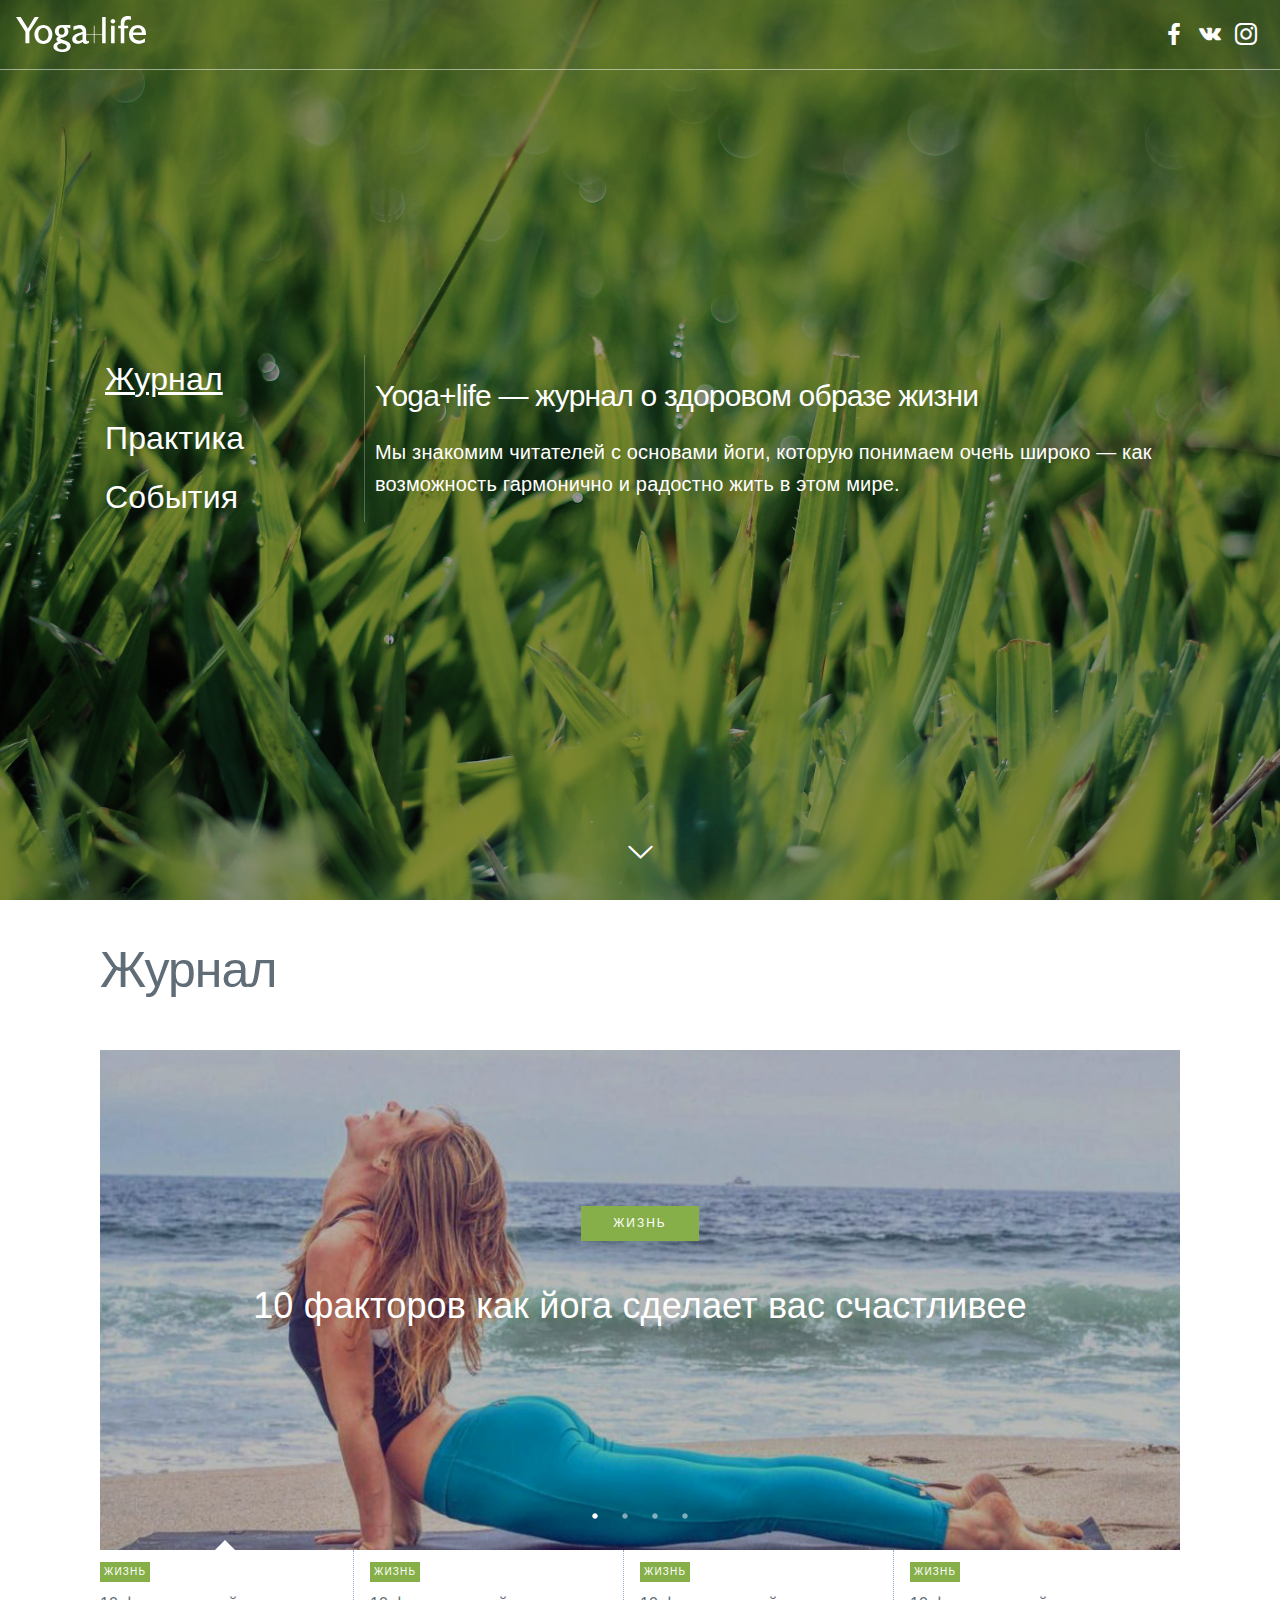
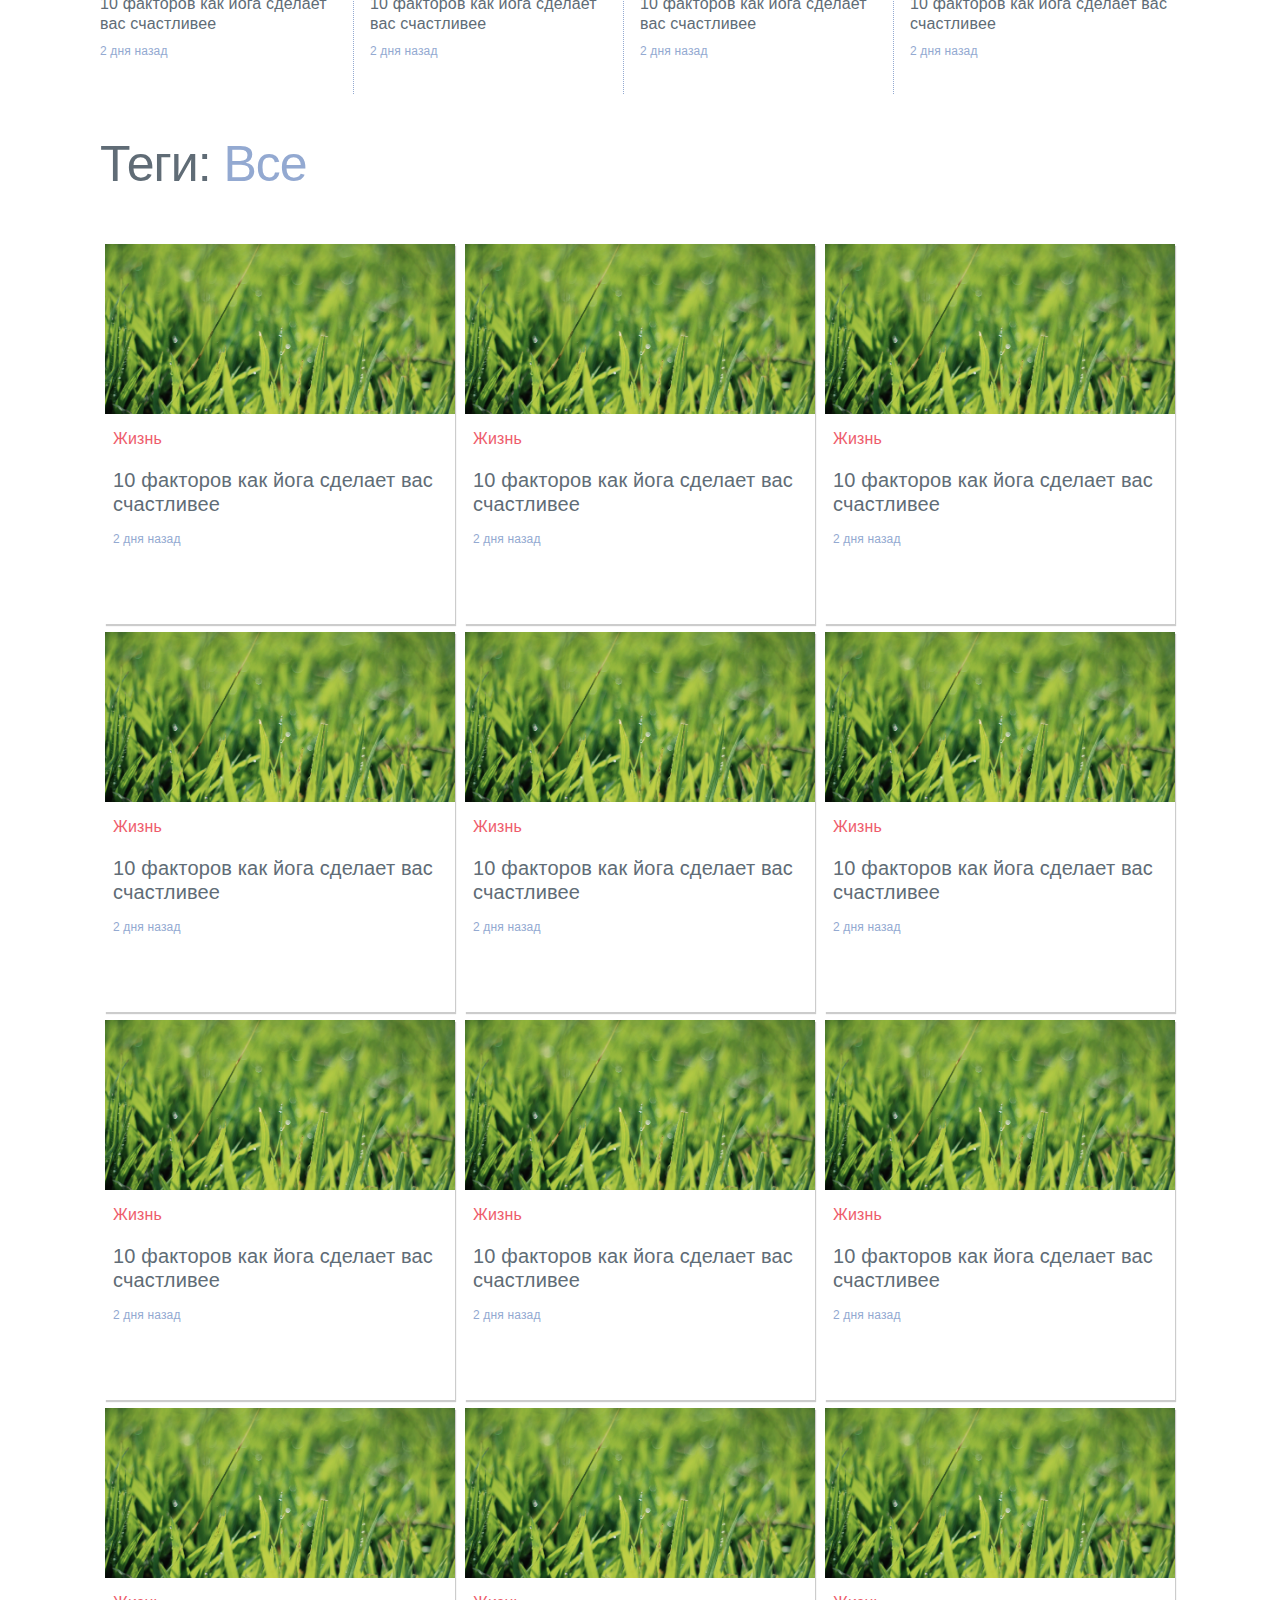
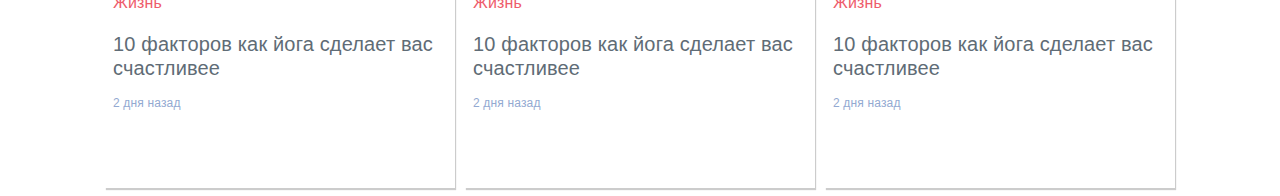
==== commit 92e95315: "update yogalife-poc" ====
--- a/yogalife-poc/index.html
+++ b/yogalife-poc/index.html
@@ -1 +1 @@
-<!DOCTYPE html><html lang="en"><head><meta charset="utf-8"><meta name="viewport" content="width=device-width,initial-scale=1"><link rel="shortcut icon" href="/yogalife-poc/favicon.ico"><link rel="stylesheet" href="/yogalife-poc/assets/entypo/entypo.css"><link rel="stylesheet" href="/yogalife-poc/assets/socicon/socicon.css"><link rel="stylesheet" href="/yogalife-poc/flexboxgrid.css"><link rel="stylesheet" href="/yogalife-poc/milligram.css"><title>React App</title><link href="/yogalife-poc/static/css/main.3d17a7b3.css" rel="stylesheet"></head><body><div id="root"></div><script type="text/javascript" src="/yogalife-poc/static/js/main.432e767d.js"></script></body></html>+<!DOCTYPE html><html lang="en"><head><meta charset="utf-8"><meta name="viewport" content="width=device-width,initial-scale=1"><link rel="shortcut icon" href="/yogalife-poc/favicon.ico"><link rel="stylesheet" href="/yogalife-poc/assets/entypo/entypo.css"><link rel="stylesheet" href="/yogalife-poc/assets/socicon/socicon.css"><link rel="stylesheet" href="/yogalife-poc/flexboxgrid.css"><link rel="stylesheet" href="/yogalife-poc/milligram.css"><title>React App</title><link href="/yogalife-poc/static/css/main.3d17a7b3.css" rel="stylesheet"></head><body><div id="root"></div><script type="text/javascript" src="/yogalife-poc/static/js/main.e90a5025.js"></script></body></html>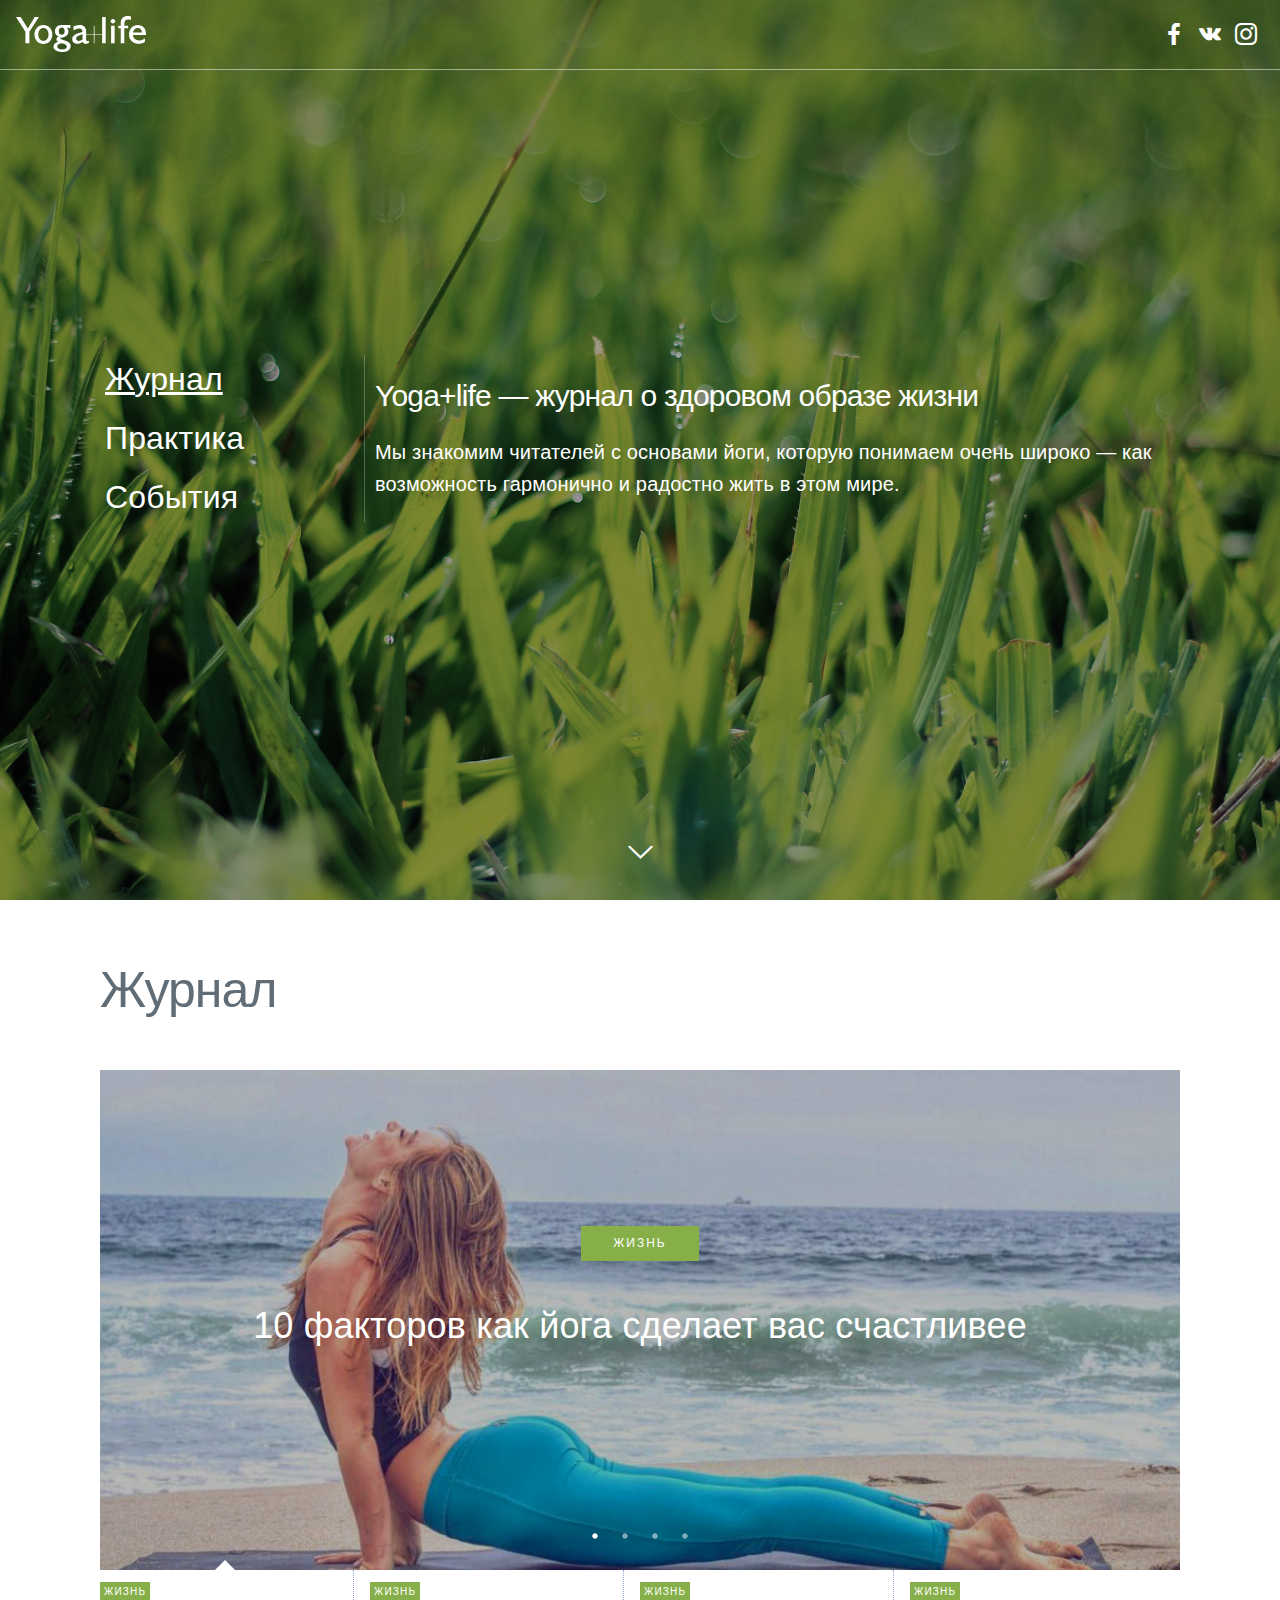
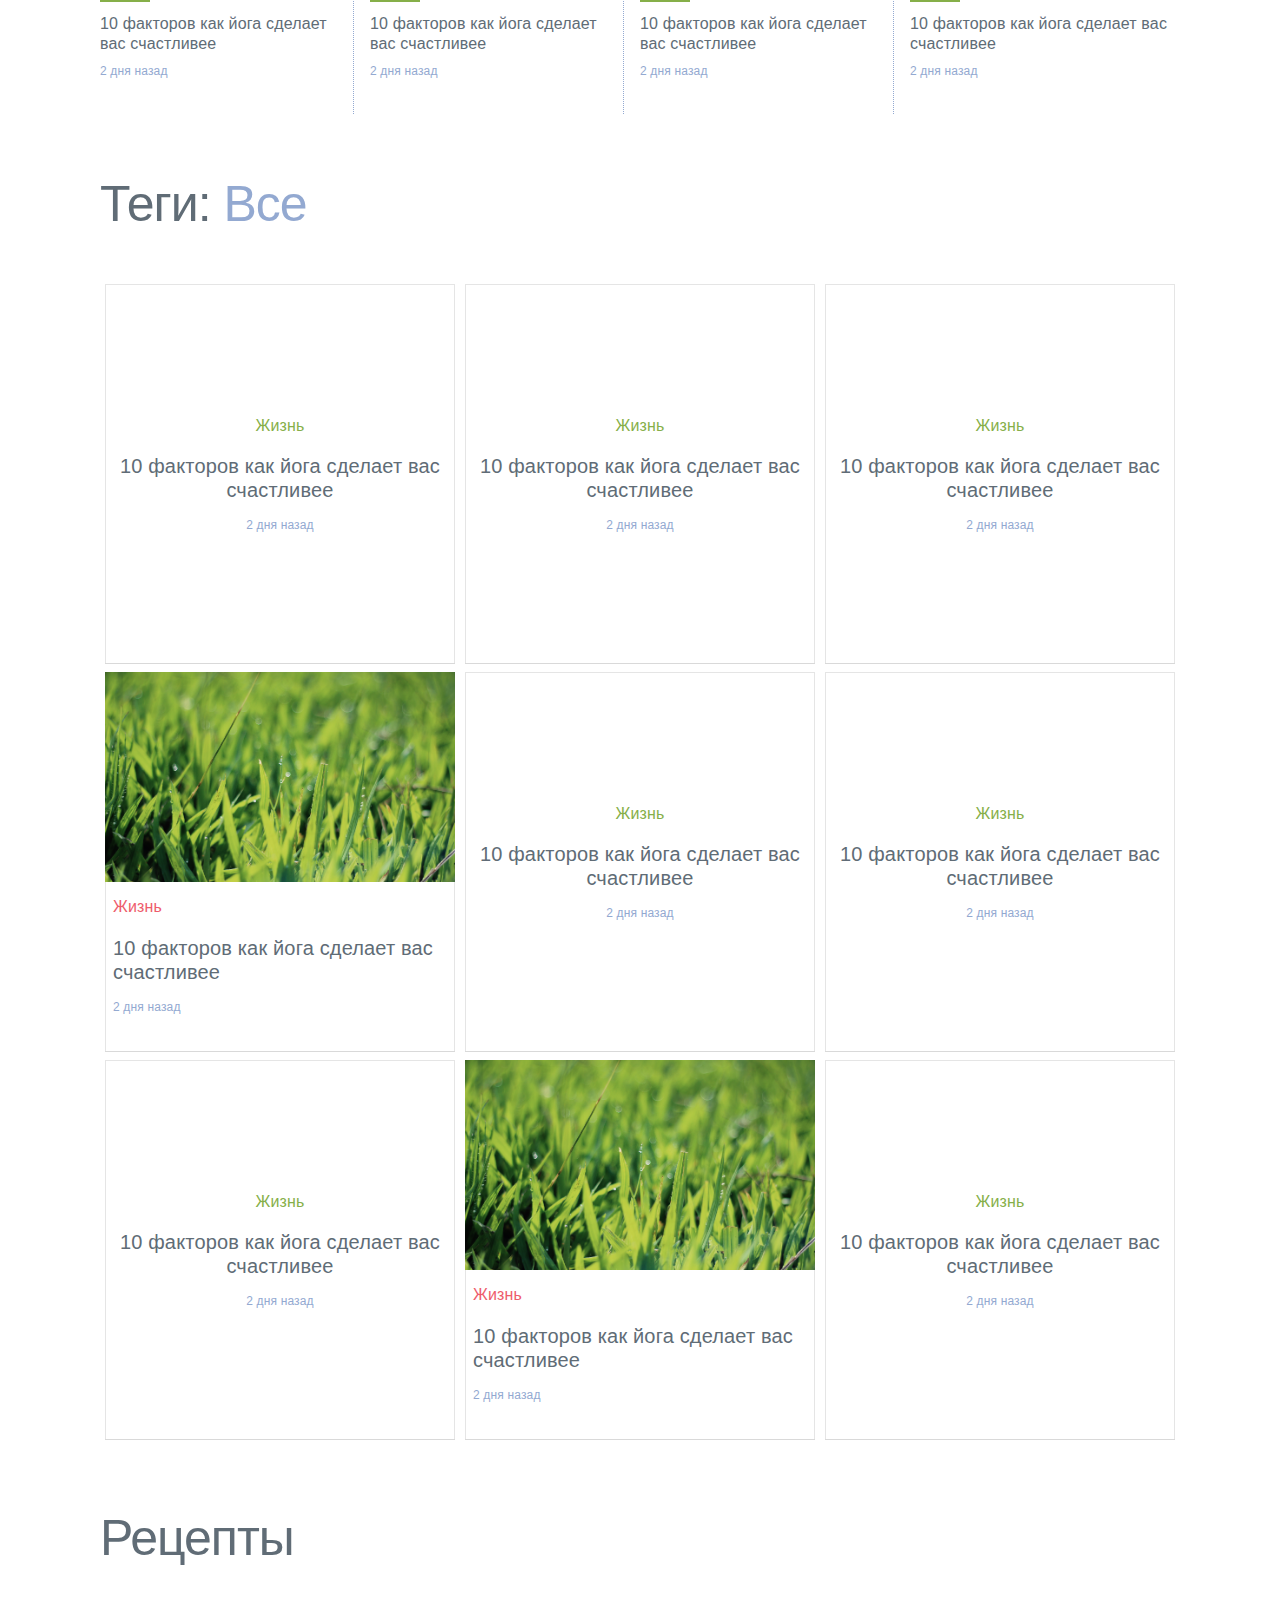
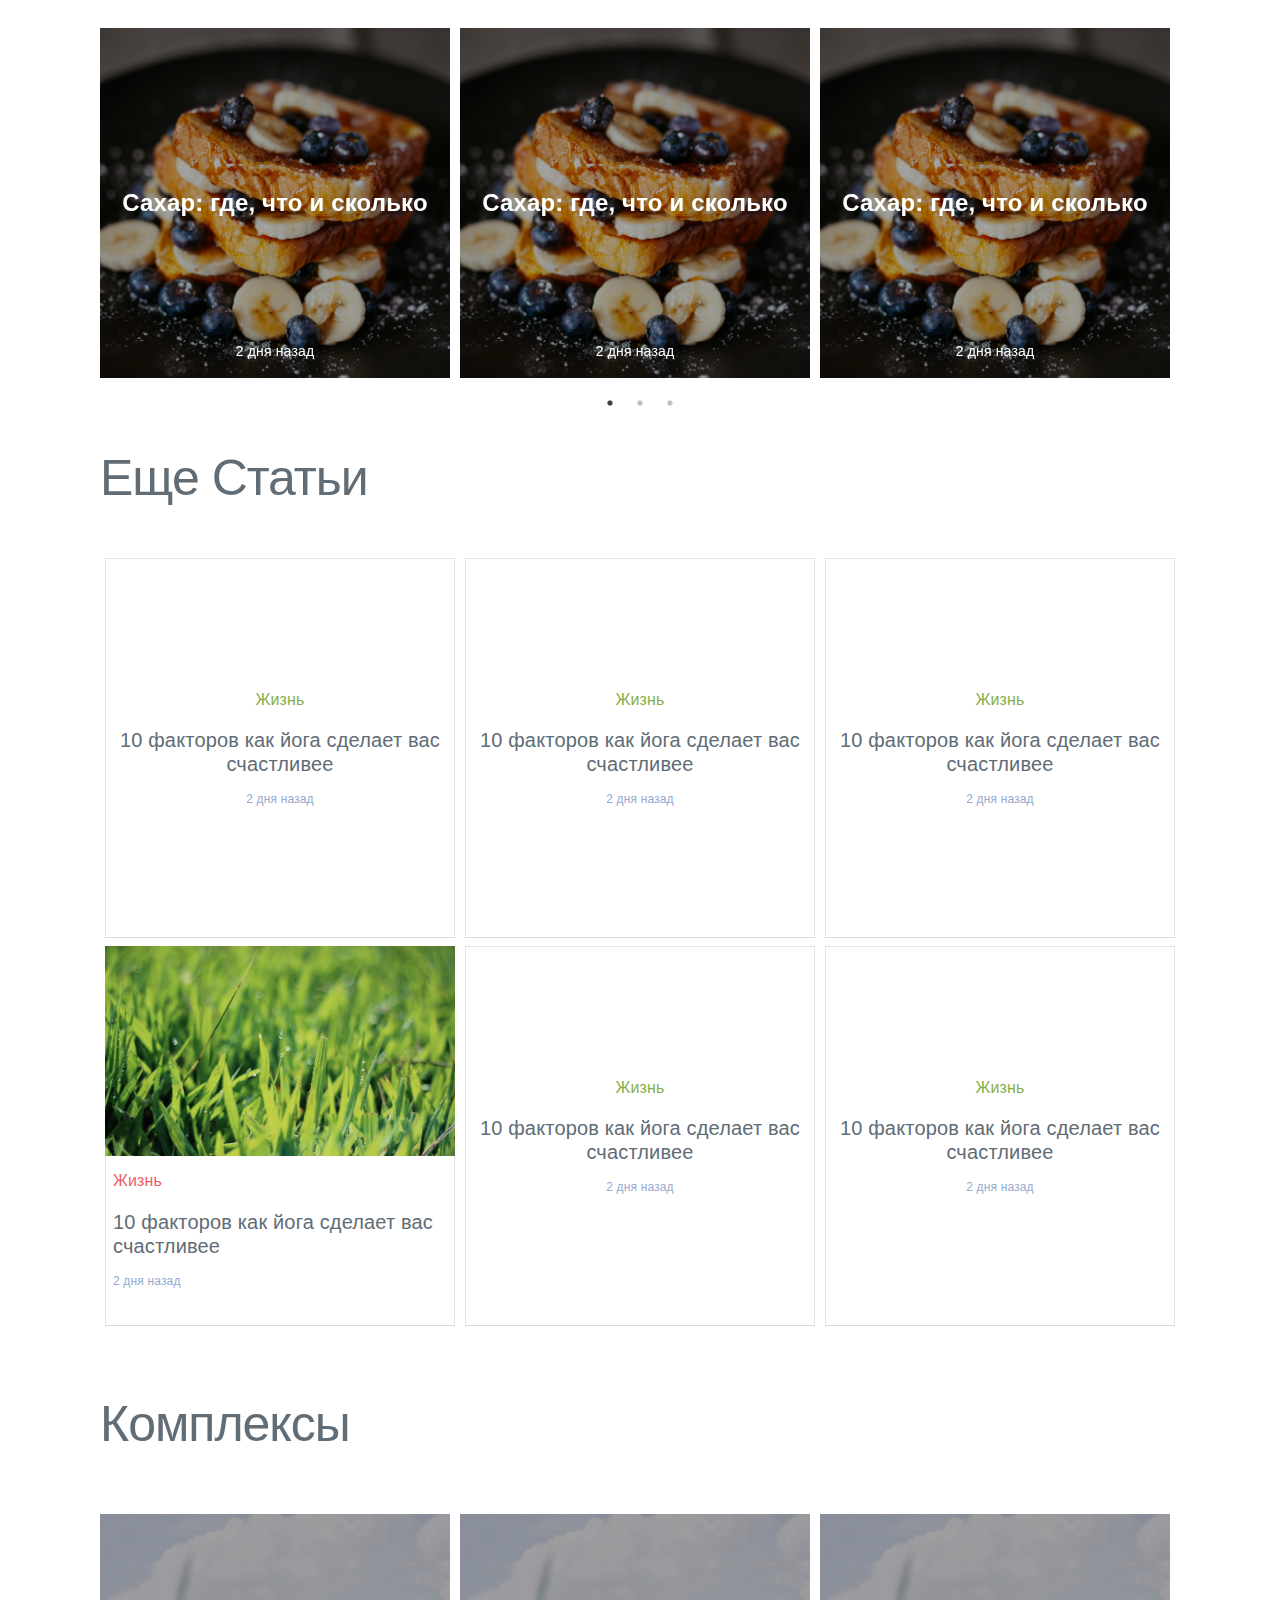
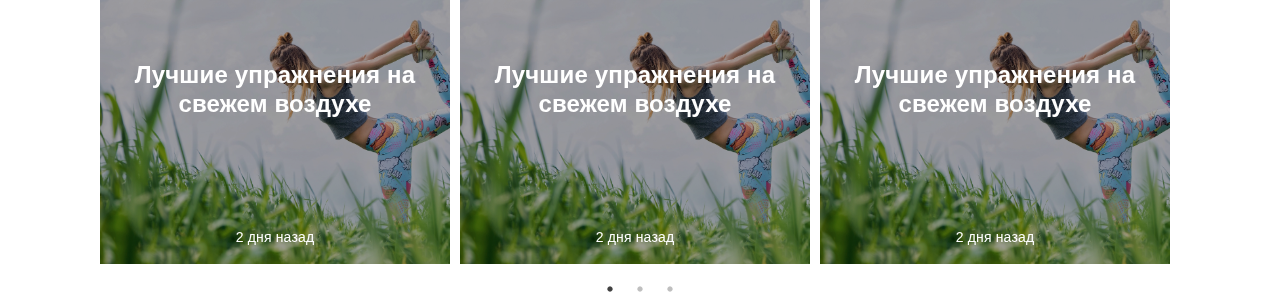
==== commit b8641116: "update" ====
--- a/yogalife-poc/index.html
+++ b/yogalife-poc/index.html
@@ -1 +1 @@
-<!DOCTYPE html><html lang="en"><head><meta charset="utf-8"><meta name="viewport" content="width=device-width,initial-scale=1"><link rel="shortcut icon" href="/yogalife-poc/favicon.ico"><link rel="stylesheet" href="/yogalife-poc/assets/entypo/entypo.css"><link rel="stylesheet" href="/yogalife-poc/assets/socicon/socicon.css"><link rel="stylesheet" href="/yogalife-poc/flexboxgrid.css"><link rel="stylesheet" href="/yogalife-poc/milligram.css"><title>React App</title><link href="/yogalife-poc/static/css/main.3d17a7b3.css" rel="stylesheet"></head><body><div id="root"></div><script type="text/javascript" src="/yogalife-poc/static/js/main.e90a5025.js"></script></body></html>+<!DOCTYPE html><html lang="en"><head><meta charset="utf-8"><meta name="viewport" content="width=device-width,initial-scale=1"><link rel="shortcut icon" href="/yogalife-poc/favicon.ico"><link rel="stylesheet" href="/yogalife-poc/assets/entypo/entypo.css"><link rel="stylesheet" href="/yogalife-poc/assets/socicon/socicon.css"><link rel="stylesheet" href="/yogalife-poc/flexboxgrid.css"><link rel="stylesheet" href="/yogalife-poc/milligram.css"><title>React App</title><link href="/yogalife-poc/static/css/main.c63f06fc.css" rel="stylesheet"></head><body><div id="root"></div><script type="text/javascript" src="/yogalife-poc/static/js/main.45ece630.js"></script></body></html>--- a/yogalife-poc/static/css/main.c63f06fc.css
+++ b/yogalife-poc/static/css/main.c63f06fc.css
@@ -0,0 +1,2 @@
+.slick-slider{box-sizing:border-box;-webkit-user-select:none;-moz-user-select:none;-ms-user-select:none;user-select:none;-webkit-touch-callout:none;-khtml-user-select:none;-ms-touch-action:pan-y;touch-action:pan-y;-webkit-tap-highlight-color:transparent}.slick-list,.slick-slider{position:relative;display:block}.slick-list{overflow:hidden;margin:0;padding:0}.slick-list:focus{outline:none}.slick-list.dragging{cursor:pointer;cursor:hand}.slick-slider .slick-list,.slick-slider .slick-track{-webkit-transform:translateZ(0);-ms-transform:translateZ(0);transform:translateZ(0)}.slick-track{position:relative;top:0;left:0;display:block}.slick-track:after,.slick-track:before{display:table;content:""}.slick-track:after{clear:both}.slick-loading .slick-track{visibility:hidden}.slick-slide{display:none;float:left;height:100%;min-height:1px}[dir=rtl] .slick-slide{float:right}.slick-slide img{display:block}.slick-slide.slick-loading img{display:none}.slick-slide.dragging img{pointer-events:none}.slick-initialized .slick-slide{display:block}.slick-loading .slick-slide{visibility:hidden}.slick-vertical .slick-slide{display:block;height:auto;border:1px solid transparent}.slick-arrow.slick-hidden{display:none}.slick-loading .slick-list{background:#fff url([data-uri]) 50% no-repeat}@font-face{font-family:slick;font-weight:400;font-style:normal;src:url([data-uri]);src:url([data-uri]?#iefix) format("embedded-opentype"),url([data-uri]) format("woff"),url([data-uri]) format("truetype"),url(/yogalife-poc/static/media/slick.f97e3bbf.svg#slick) format("svg")}.slick-next,.slick-prev{font-size:0;line-height:0;position:absolute;top:50%;display:block;width:20px;height:20px;padding:0;-webkit-transform:translateY(-50%);-ms-transform:translateY(-50%);transform:translateY(-50%);cursor:pointer;border:none}.slick-next,.slick-next:focus,.slick-next:hover,.slick-prev,.slick-prev:focus,.slick-prev:hover{color:transparent;outline:none;background:transparent}.slick-next:focus:before,.slick-next:hover:before,.slick-prev:focus:before,.slick-prev:hover:before{opacity:1}.slick-next.slick-disabled:before,.slick-prev.slick-disabled:before{opacity:.25}.slick-next:before,.slick-prev:before{font-family:slick;font-size:20px;line-height:1;opacity:.75;color:#fff;-webkit-font-smoothing:antialiased;-moz-osx-font-smoothing:grayscale}.slick-prev{left:-25px}[dir=rtl] .slick-prev{right:-25px;left:auto}.slick-prev:before{content:"\2190"}[dir=rtl] .slick-prev:before{content:"\2192"}.slick-next{right:-25px}[dir=rtl] .slick-next{right:auto;left:-25px}.slick-next:before{content:"\2192"}[dir=rtl] .slick-next:before{content:"\2190"}.slick-dotted.slick-slider{margin-bottom:30px}.slick-dots{position:absolute;bottom:-25px;display:block;width:100%;padding:0;margin:0;list-style:none;text-align:center}.slick-dots li{position:relative;display:inline-block;margin:0 5px;padding:0}.slick-dots li,.slick-dots li button{width:20px;height:20px;cursor:pointer}.slick-dots li button{font-size:0;line-height:0;display:block;padding:5px;color:transparent;border:0;outline:none;background:transparent}.slick-dots li button:focus,.slick-dots li button:hover{outline:none}.slick-dots li button:focus:before,.slick-dots li button:hover:before{opacity:1}.slick-dots li button:before{font-family:slick;font-size:6px;line-height:20px;position:absolute;top:0;left:0;width:20px;height:20px;content:"\2022";text-align:center;opacity:.25;color:#000;-webkit-font-smoothing:antialiased;-moz-osx-font-smoothing:grayscale}.slick-dots li.slick-active button:before{opacity:.75;color:#000}body{margin:0;padding:0;font-family:sans-serif;height:200vh}.Cover{position:relative;min-height:100vh;background-color:#444;background-image:url(/yogalife-poc/static/media/grass.9b2c30db.jpg);background-repeat:no-repeat;background-size:cover;display:-webkit-box;display:-webkit-flex;display:-ms-flexbox;display:flex;-webkit-box-orient:vertical;-webkit-box-direction:normal;-webkit-flex-direction:column;-ms-flex-direction:column;flex-direction:column}.Cover__filter{position:absolute;left:0;right:0;top:0;bottom:0;z-index:10;background-color:#000;opacity:.35}.Cover__children{-webkit-box-flex:1;-webkit-flex:1 0;-ms-flex:1 0;flex:1 0;position:relative;z-index:20;display:-webkit-box;display:-webkit-flex;display:-ms-flexbox;display:flex;-webkit-box-orient:vertical;-webkit-box-direction:normal;-webkit-flex-direction:column;-ms-flex-direction:column;flex-direction:column}.Header{height:70px;border-bottom:1px solid hsla(0,0%,100%,.5)}.Header__item{padding:16px}.Header__logo{height:36px}.MainMenu{-webkit-box-flex:1;-webkit-flex:1 0;-ms-flex:1 0;flex:1 0;display:-webkit-box;display:-webkit-flex;display:-ms-flexbox;display:flex}.MainMenu__Items{color:#fff;font-size:32px;line-height:49px;list-style:none;border-right:1px solid hsla(0,0%,100%,.25)}.MainMenu__Items li.active a{text-decoration:underline}.MainMenu__Items a{color:#fff;text-decoration:none}.MainMenu__Items a:focus,.MainMenu__Items a:hover{color:#ddd;text-decoration:none}.MainMenu__ItemsSummury{color:#fff;font-size:20px}.Chevron{color:#fff;font-size:28px;text-align:center;margin-bottom:24px;cursor:pointer}.Chevron:hover{color:#ddd}.row{margin-left:0;margin-right:0}.Slide{height:500px;background-color:#86af49;background-repeat:no-repeat;background-size:cover;display:-webkit-box;display:-webkit-flex;display:-ms-flexbox;display:flex}.Slide__filter{position:absolute;left:0;right:0;top:0;bottom:0;z-index:10;background-color:#000;opacity:.05}.Slide__content{padding:0 12%;-webkit-box-flex:1;-webkit-flex:1 1;-ms-flex:1 1;flex:1 1;text-align:center;-webkit-align-self:center;-ms-flex-item-align:center;-ms-grid-row-align:center;align-self:center;z-index:20;top:-40px;font-size:36px}.Slide__content,.Tag{position:relative;color:#fff}.Tag{display:inline-block;background-color:#86af49;text-transform:uppercase;text-decoration:none}.Tag--slide{padding:8px 32px;font-size:12px;letter-spacing:2px;margin-bottom:36px}.Tag--card{padding:2px 4px;font-size:10px;letter-spacing:1.2px;margin-top:12px;margin-bottom:12px}.Slide__title{display:block;text-decoration:none;color:#fff}.article-slider .slick-dots{bottom:24px}.article-slider .slick-dots li.slick-active button:before{opacity:1;color:#fff}.article-slider .slick-dots li button:before{opacity:.5;color:#fff}.SliderCard{position:relative;min-height:144px;padding:0;padding-right:16px}.SliderCard:last-child{padding-right:0}.SliderCard:last-child>.SliderCard__separator{display:none}.SliderCard__separator{display:block;position:absolute;top:0;bottom:0;right:16px;border-left:1px dotted #93a9d1}.SliderCard__title{font-size:16px;line-height:20px;margin-bottom:8px}.SliderCard__date{font-size:12px;color:#93a9d1}.triangle{position:absolute;top:-10px;left:calc(50% - 20px);width:0;height:0;border-left:10px solid transparent;border-right:10px solid transparent;border-bottom:10px solid #fff}.Section-Title{padding-top:60px;margin-bottom:50px}.Tag-List{color:#93a9d1}.Card{height:380px;margin-bottom:8px}.Card,.Card__border{display:-webkit-box;display:-webkit-flex;display:-ms-flexbox;display:flex}.Card__border{box-shadow:inset 0 0 0 1px rgba(0,0,0,.1),inset 0 -1px 0 0 rgba(0,0,0,.05)}.Card__border,.Card__content{-webkit-box-flex:1;-webkit-flex:1 1;-ms-flex:1 1;flex:1 1}.Card__content{-webkit-align-self:center;-ms-flex-item-align:center;-ms-grid-row-align:center;align-self:center;text-align:center;padding:0 8px}.ImageCard__content{-webkit-box-flex:1;-webkit-flex:1 1;-ms-flex:1 1;flex:1 1}.ImageCard__text{padding:0 8px}.Card__tag{color:#86af49;margin-bottom:16px}.Card__tag--purple{color:#ee5c6c;font-weight:500}.Card__image{height:210px;margin-bottom:12px;background-color:#000;background-image:url(/yogalife-poc/static/media/grass.9b2c30db.jpg);background-repeat:no-repeat;background-size:cover}.Card__title{margin-bottom:14px;font-weight:500;font-size:20px;line-height:24px}.Card__date{font-size:12px;color:#93a9d1}.FilledCard{position:relative;display:-webkit-box;display:-webkit-flex;display:-ms-flexbox;display:flex;height:350px;width:350px;margin:10px;color:#fff;font-weight:600;background-image:url(/yogalife-poc/static/media/food.b4afb569.jpg);background-repeat:no-repeat;background-size:cover}.FilledCard:first-child{margin-left:0}.FilledCard:last-child{margin-right:0}.FilledCard__border{position:relative;z-index:20}.FilledCard__border,.FilledCard__content{-webkit-box-flex:1;-webkit-flex:1 1;-ms-flex:1 1;flex:1 1;display:-webkit-box;display:-webkit-flex;display:-ms-flexbox;display:flex}.FilledCard__content{-webkit-box-orient:vertical;-webkit-box-direction:normal;-webkit-flex-direction:column;-ms-flex-direction:column;flex-direction:column;text-align:center;padding:0 8px}.FilledCard__filter{position:absolute;left:0;right:0;top:0;bottom:0;z-index:10;background-color:#000;opacity:.35}.FilledCard__title-container{-webkit-box-flex:1;-webkit-flex:1 1;-ms-flex:1 1;flex:1 1;display:-webkit-box;display:-webkit-flex;display:-ms-flexbox;display:flex;position:relative;top:20px}.FilledCard__title{width:100%;-webkit-align-self:center;-ms-flex-item-align:center;-ms-grid-row-align:center;align-self:center;font-size:24px;line-height:1.2}.FilledCard__date{font-size:14px;margin-bottom:16px;font-weight:400}
+/*# sourceMappingURL=main.c63f06fc.css.map*/